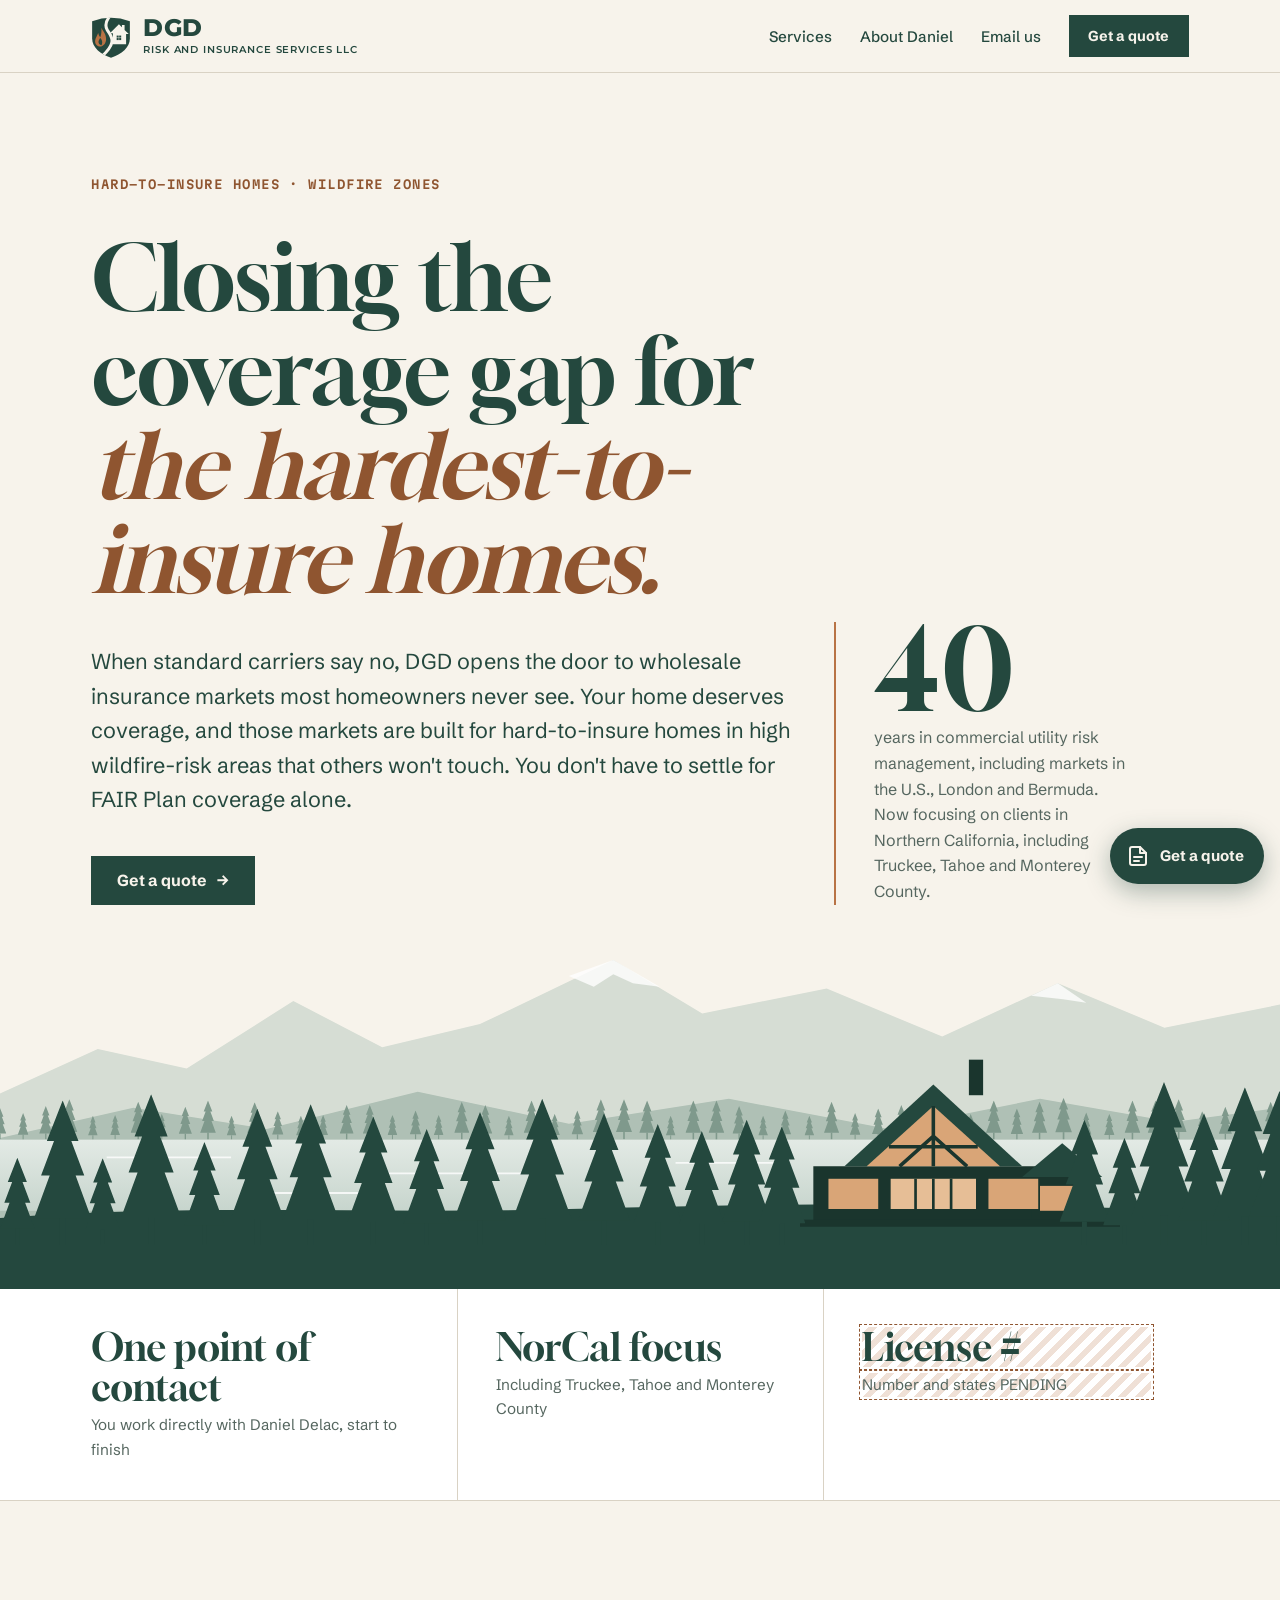
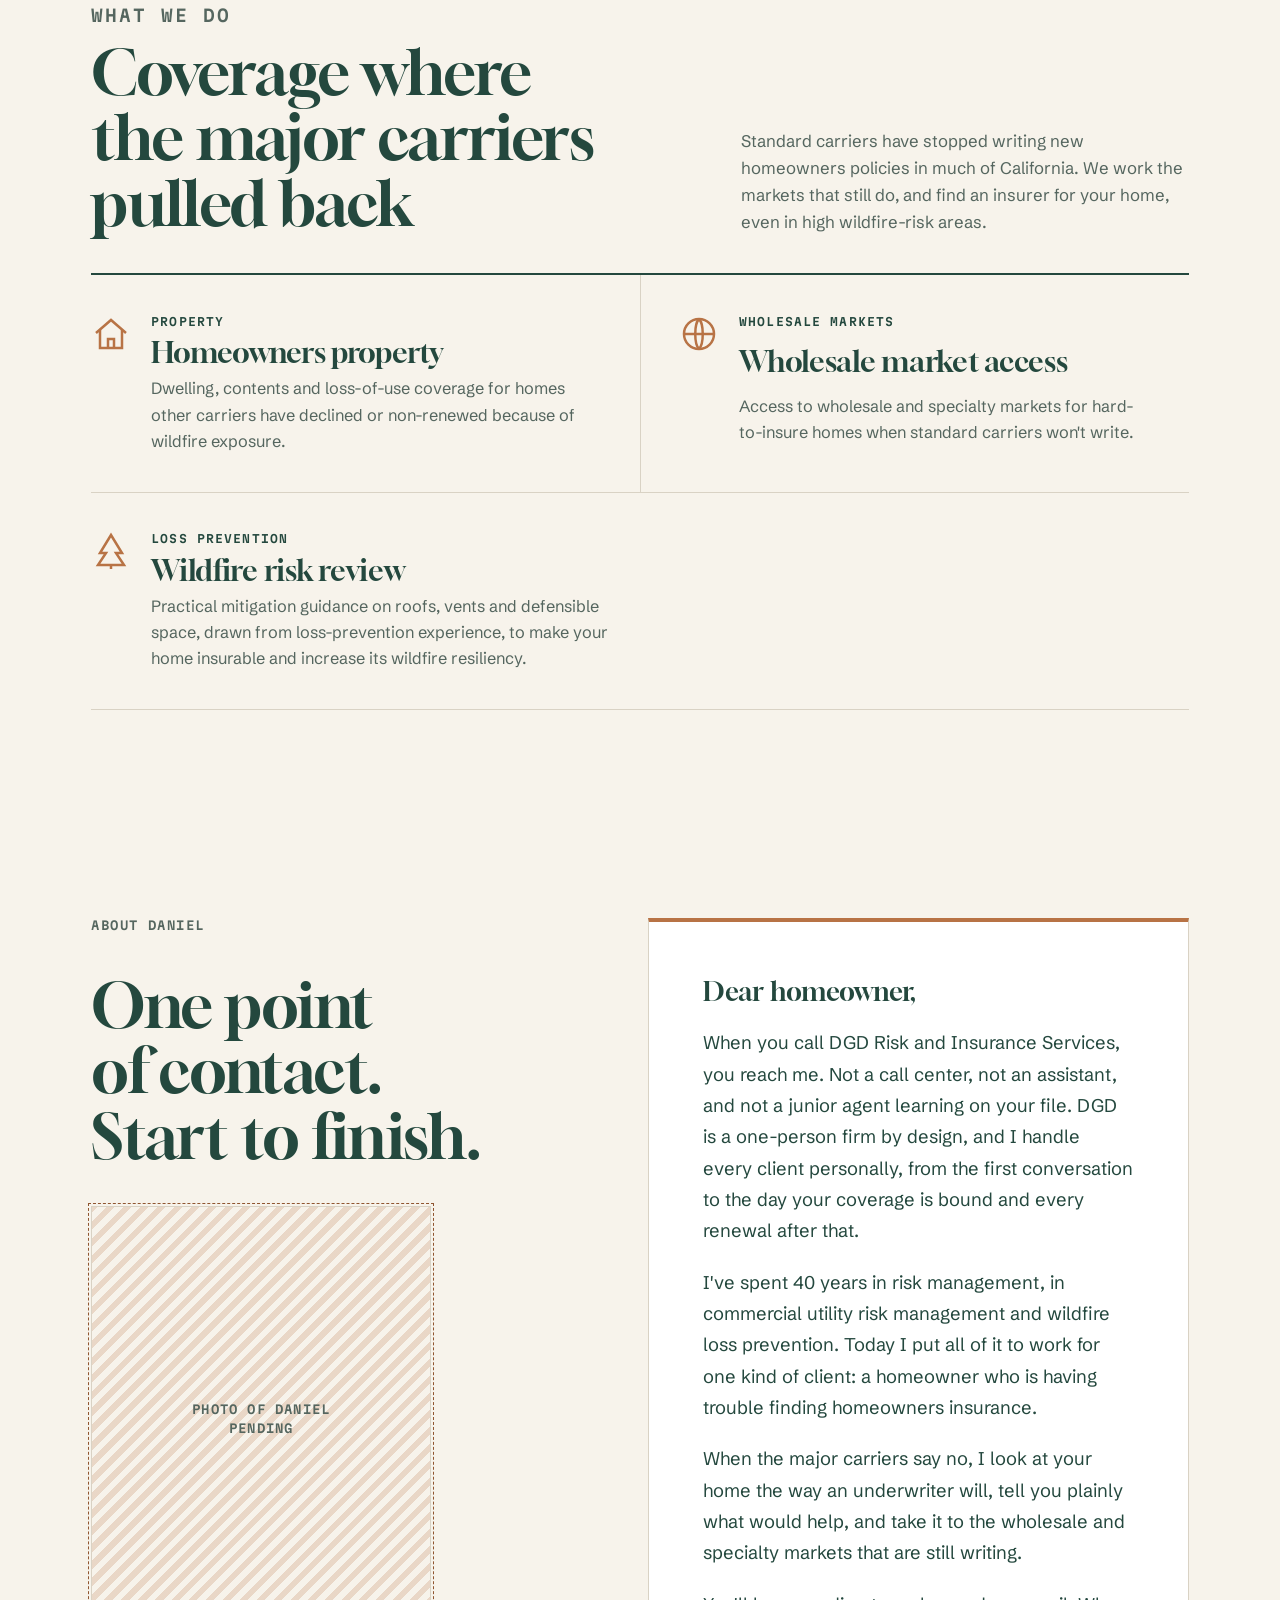
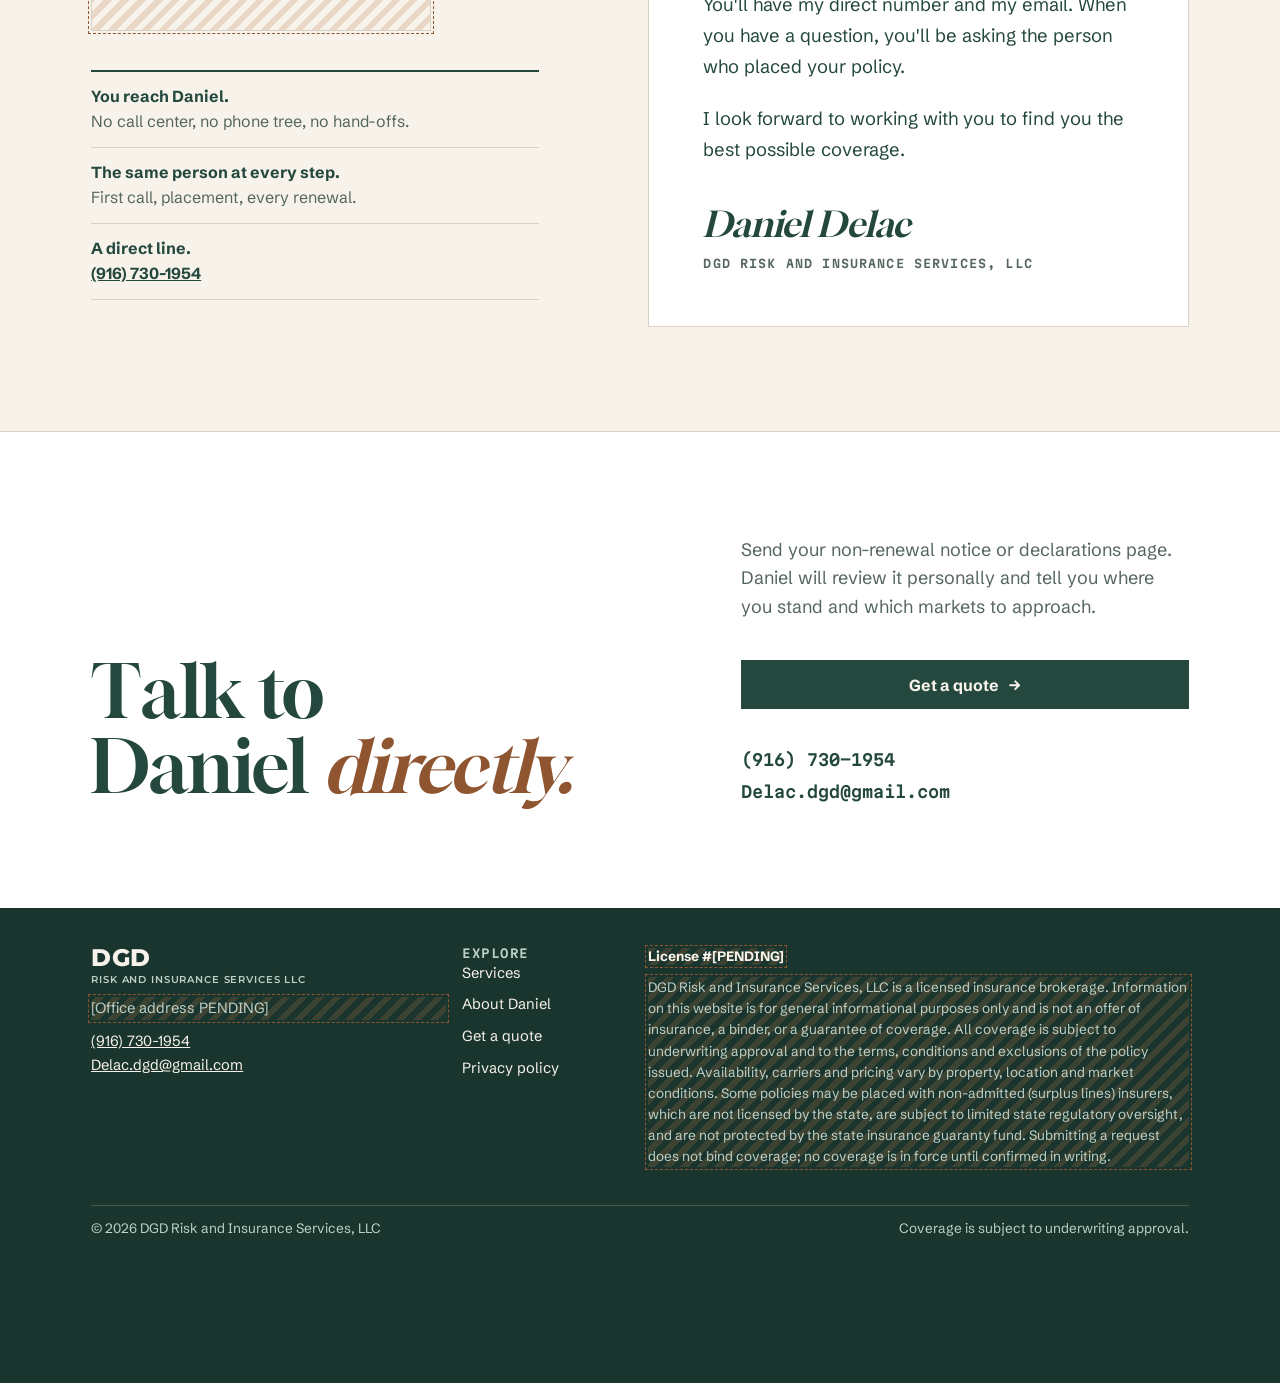
==== public/index.html @ 08021beb "Hero: add FAIR Plan line Co-Authored-By: Claude Opus 5.5 (1M context) <noreply@anthropic.com> Claude" ====
<!DOCTYPE html>
<html lang="en">
<head>
<meta charset="utf-8">
<meta name="viewport" content="width=device-width, initial-scale=1, viewport-fit=cover">
<title>DGD Risk and Insurance Services | Hard-to-Insure Homes in Wildfire Areas</title>
<meta name="description" content="Homeowners insurance for hard-to-insure homes in high wildfire-risk areas, including Truckee, Tahoe and Monterey County. Wholesale and specialty market access.">
<meta property="og:title" content="DGD Risk and Insurance Services | Hard-to-Insure Homes in Wildfire Areas">
<meta property="og:description" content="Homeowners insurance for hard-to-insure homes in high wildfire-risk areas, including Truckee, Tahoe and Monterey County. Wholesale and specialty market access.">
<meta name="theme-color" content="#24483E">
<link rel="icon" href="logo.svg" type="image/svg+xml">
<link rel="preconnect" href="https://fonts.googleapis.com">
<link rel="preconnect" href="https://fonts.gstatic.com" crossorigin>
<link rel="stylesheet" href="https://fonts.googleapis.com/css2?family=Gloock&family=Montserrat:wght@600;800&family=Schibsted+Grotesk:wght@400;500;700&family=Martian+Mono:wght@400;600&display=swap">
<link rel="stylesheet" href="styles.css">
</head>
<body>
<a class="skip-link" href="#main">Skip to content</a>

<!-- ============ HEADER ============ -->
<header class="site-header">
  <div class="wrap">
    <a class="logo" href="index.html" aria-label="DGD Risk and Insurance Services, home">
      <!-- LOGO: final "Home Shield" mark (logo.svg); full lockup in logo-full.svg -->
      <img src="logo.svg" alt="" width="40" height="45">
      <span class="logo-text">DGD<small>Risk and Insurance Services LLC</small></span>
    </a>
    <nav class="nav-desktop" aria-label="Primary">
      <ul>
        <li><a href="index.html#services">Services</a></li>
        <li><a href="index.html#about">About Daniel</a></li>
        <li><a href="mailto:Delac.dgd@gmail.com">Email us</a></li>
        <li><a class="btn btn-primary" href="quote.html">Get a quote</a></li>
      </ul>
    </nav>
    <details class="nav-mobile">
      <summary>Menu</summary>
      <nav aria-label="Primary mobile">
        <ul>
          <li><a href="index.html#services">Services</a></li>
          <li><a href="index.html#about">About Daniel</a></li>
          <li><a href="quote.html">Get a quote</a></li>
          <li><a href="mailto:Delac.dgd@gmail.com">Email us</a></li>
        </ul>
      </nav>
    </details>
  </div>
</header>

<main id="main">

  <!-- ============ HERO ============ -->
  <section class="hero" id="top" aria-labelledby="hero-title">
    <div class="wrap">
      <div class="hero-main">
        <p class="eyebrow">Hard-to-insure homes · Wildfire zones</p>
        <!-- HEADLINE: owner's choice -->
        <h1 id="hero-title">Closing the coverage gap for <em>the hardest-to-insure homes.</em></h1>
        <p class="hero-lede">When standard carriers say no, DGD opens the door to wholesale insurance markets most homeowners never see. Your home deserves coverage, and those markets are built for hard-to-insure homes in high wildfire-risk areas that others won't touch. You don't have to settle for FAIR Plan coverage alone.</p>
        <div class="hero-actions">
          <a class="btn btn-primary" href="quote.html">Get a quote <span class="arrow" aria-hidden="true">→</span></a>
        </div>
      </div>
      <aside class="hero-aside" aria-label="Experience">
        <span class="num">40</span>
        <p>years in commercial utility risk management, including markets in the U.S., London and Bermuda. Now focusing on clients in Northern California, including Truckee, Tahoe and Monterey County.</p>
      </aside>
    </div>
    <svg class="scene" viewBox="0 0 1440 520" preserveAspectRatio="xMaxYMax slice" aria-hidden="true" focusable="false">
  <defs>
    <symbol id="pine" viewBox="0 0 40 100"><path d="M20 0 31 28h-5l9 24h-6l11 30H0l11-30H5l9-24H9z"/><rect x="18" y="82" width="4" height="18"/></symbol>
    <radialGradient id="glow" cx="50%" cy="50%" r="50%"><stop offset="0" stop-color="#E9B65A" stop-opacity=".45"/><stop offset="1" stop-color="#E9B65A" stop-opacity="0"/></radialGradient>
    <linearGradient id="lake" x1="0" y1="0" x2="0" y2="1"><stop offset="0" stop-color="#E3EAE5"/><stop offset="1" stop-color="#C7D5CD"/></linearGradient>
  </defs>
  <!-- distant granite ridges -->
  <path d="M0 300 110 250 210 272 330 196 430 248 540 222 690 150 790 210 930 182 1060 236 1190 176 1310 226 1440 200V520H0z" fill="#D6DDD4"/>
  <path d="M640 168 690 150 742 180 712 176 690 166 668 180z M1160 190 1190 176 1222 198 1196 194z" fill="#FFFFFF" opacity=".8"/>
  <path d="M0 350 150 316 300 340 470 298 640 334 820 306 1000 340 1170 306 1320 332 1440 316V520H0z" fill="#AFC0B5"/>
  <g>
    <use href="#pine" x="-7" y="316" width="14" height="36" fill="#7F998C"/>
    <use href="#pine" x="20" y="322" width="12" height="30" fill="#7F998C"/>
    <use href="#pine" x="44" y="314" width="15" height="38" fill="#7F998C"/>
    <use href="#pine" x="69" y="306" width="18" height="46" fill="#7F998C"/>
    <use href="#pine" x="99" y="325" width="11" height="27" fill="#7F998C"/>
    <use href="#pine" x="124" y="324" width="11" height="28" fill="#7F998C"/>
    <use href="#pine" x="147" y="309" width="17" height="43" fill="#7F998C"/>
    <use href="#pine" x="176" y="323" width="12" height="29" fill="#7F998C"/>
    <use href="#pine" x="201" y="315" width="15" height="37" fill="#7F998C"/>
    <use href="#pine" x="225" y="308" width="18" height="44" fill="#7F998C"/>
    <use href="#pine" x="255" y="325" width="11" height="27" fill="#7F998C"/>
    <use href="#pine" x="278" y="310" width="17" height="42" fill="#7F998C"/>
    <use href="#pine" x="306" y="320" width="13" height="32" fill="#7F998C"/>
    <use href="#pine" x="333" y="325" width="11" height="27" fill="#7F998C"/>
    <use href="#pine" x="358" y="324" width="11" height="28" fill="#7F998C"/>
    <use href="#pine" x="382" y="313" width="16" height="39" fill="#7F998C"/>
    <use href="#pine" x="408" y="313" width="16" height="39" fill="#7F998C"/>
    <use href="#pine" x="436" y="324" width="11" height="28" fill="#7F998C"/>
    <use href="#pine" x="461" y="319" width="13" height="33" fill="#7F998C"/>
    <use href="#pine" x="488" y="324" width="11" height="28" fill="#7F998C"/>
    <use href="#pine" x="511" y="309" width="17" height="43" fill="#7F998C"/>
    <use href="#pine" x="538" y="313" width="16" height="39" fill="#7F998C"/>
    <use href="#pine" x="567" y="325" width="11" height="27" fill="#7F998C"/>
    <use href="#pine" x="589" y="308" width="18" height="44" fill="#7F998C"/>
    <use href="#pine" x="618" y="323" width="12" height="29" fill="#7F998C"/>
    <use href="#pine" x="643" y="319" width="13" height="33" fill="#7F998C"/>
    <use href="#pine" x="667" y="306" width="18" height="46" fill="#7F998C"/>
    <use href="#pine" x="693" y="306" width="18" height="46" fill="#7F998C"/>
    <use href="#pine" x="719" y="308" width="18" height="44" fill="#7F998C"/>
    <use href="#pine" x="749" y="325" width="11" height="27" fill="#7F998C"/>
    <use href="#pine" x="771" y="308" width="18" height="44" fill="#7F998C"/>
    <use href="#pine" x="797" y="308" width="18" height="44" fill="#7F998C"/>
    <use href="#pine" x="824" y="314" width="15" height="38" fill="#7F998C"/>
    <use href="#pine" x="853" y="325" width="11" height="27" fill="#7F998C"/>
    <use href="#pine" x="877" y="319" width="13" height="33" fill="#7F998C"/>
    <use href="#pine" x="905" y="325" width="11" height="27" fill="#7F998C"/>
    <use href="#pine" x="927" y="309" width="17" height="43" fill="#7F998C"/>
    <use href="#pine" x="956" y="322" width="12" height="30" fill="#7F998C"/>
    <use href="#pine" x="981" y="317" width="14" height="35" fill="#7F998C"/>
    <use href="#pine" x="1006" y="313" width="16" height="39" fill="#7F998C"/>
    <use href="#pine" x="1034" y="322" width="12" height="30" fill="#7F998C"/>
    <use href="#pine" x="1057" y="309" width="17" height="43" fill="#7F998C"/>
    <use href="#pine" x="1086" y="323" width="12" height="29" fill="#7F998C"/>
    <use href="#pine" x="1109" y="308" width="18" height="44" fill="#7F998C"/>
    <use href="#pine" x="1137" y="317" width="14" height="35" fill="#7F998C"/>
    <use href="#pine" x="1161" y="309" width="17" height="43" fill="#7F998C"/>
    <use href="#pine" x="1187" y="305" width="19" height="47" fill="#7F998C"/>
    <use href="#pine" x="1216" y="321" width="12" height="31" fill="#7F998C"/>
    <use href="#pine" x="1242" y="323" width="12" height="29" fill="#7F998C"/>
    <use href="#pine" x="1265" y="308" width="18" height="44" fill="#7F998C"/>
    <use href="#pine" x="1291" y="308" width="18" height="44" fill="#7F998C"/>
    <use href="#pine" x="1317" y="306" width="18" height="46" fill="#7F998C"/>
    <use href="#pine" x="1346" y="320" width="13" height="32" fill="#7F998C"/>
    <use href="#pine" x="1371" y="315" width="15" height="37" fill="#7F998C"/>
    <use href="#pine" x="1398" y="323" width="12" height="29" fill="#7F998C"/>
    <use href="#pine" x="1421" y="309" width="17" height="43" fill="#7F998C"/>
    <use href="#pine" x="1446" y="304" width="19" height="48" fill="#7F998C"/>
  </g>
  <!-- the lake -->
  <rect x="0" y="352" width="1440" height="80" fill="url(#lake)"/>
  <g stroke="#FFFFFF" stroke-width="2" opacity=".8"><path d="M120 372h140M420 390h200M760 378h120M1000 398h90M300 412h110"/></g>
  <!-- lodge reflection -->
  <rect x="955" y="410" width="190" height="18" fill="#B87345" opacity=".15"/>
  <!-- foreground shore -->
  <path d="M0 440C220 424 420 436 640 430S1100 420 1440 436V520H0z" fill="#24483E"/>
  <!-- the lodge -->
  
  <g>
    <path d="M915 444V382h270v62z" fill="#1A352D"/>
    <path d="M950 382 1050 290 1150 382z" fill="#24483E"/>
    <path d="M975 382 1050 314 1125 382z" fill="#D9A577"/>
    <path d="M1050 314V382M1012 382 1050 348 1088 382M1000 360h100" stroke="#1A352D" stroke-width="4" fill="none"/>
    <path d="M1150 394 1195 356 1240 394z" fill="#24483E"/>
    <path d="M1160 394h70v50h-70z" fill="#1A352D"/>
    <rect x="1170" y="404" width="50" height="28" fill="#D9A577"/>
    <rect x="932" y="396" width="56" height="34" fill="#D9A577"/>
    <rect x="1002" y="396" width="96" height="34" fill="#E6BE96"/>
    <rect x="1112" y="396" width="56" height="34" fill="#D9A577"/>
    <path d="M1030 396v34M1050 396v34M1070 396v34" stroke="#1A352D" stroke-width="3"/>
    <rect x="900" y="442" width="360" height="8" fill="#1A352D"/>
    <rect x="1090" y="262" width="16" height="40" fill="#1A352D"/>
  </g>
  <g>
    <use href="#pine" x="0" y="372" width="39" height="98" fill="#24483E"/>
    <use href="#pine" x="38" y="308" width="65" height="162" fill="#24483E"/>
    <use href="#pine" x="96" y="373" width="39" height="97" fill="#24483E"/>
    <use href="#pine" x="136" y="301" width="68" height="169" fill="#24483E"/>
    <use href="#pine" x="207" y="354" width="46" height="116" fill="#24483E"/>
    <use href="#pine" x="259" y="317" width="61" height="153" fill="#24483E"/>
    <use href="#pine" x="318" y="312" width="63" height="158" fill="#24483E"/>
    <use href="#pine" x="391" y="326" width="58" height="144" fill="#24483E"/>
    <use href="#pine" x="454" y="340" width="52" height="130" fill="#24483E"/>
    <use href="#pine" x="510" y="321" width="60" height="149" fill="#24483E"/>
    <use href="#pine" x="577" y="306" width="66" height="164" fill="#24483E"/>
    <use href="#pine" x="650" y="322" width="59" height="148" fill="#24483E"/>
    <use href="#pine" x="713" y="334" width="54" height="136" fill="#24483E"/>
    <use href="#pine" x="764" y="342" width="51" height="128" fill="#24483E"/>
    <use href="#pine" x="812" y="329" width="56" height="141" fill="#24483E"/>
    <use href="#pine" x="853" y="337" width="53" height="133" fill="#24483E"/>
    <use href="#pine" x="1192" y="329" width="56" height="141" fill="#24483E"/>
    <use href="#pine" x="1241" y="350" width="48" height="120" fill="#24483E"/>
    <use href="#pine" x="1273" y="287" width="73" height="183" fill="#24483E"/>
    <use href="#pine" x="1325" y="322" width="59" height="148" fill="#24483E"/>
    <use href="#pine" x="1365" y="293" width="71" height="177" fill="#24483E"/>
    <use href="#pine" x="1405" y="297" width="69" height="173" fill="#24483E"/>
  </g>
</svg>
  </section>

  <!-- ============ CREDIBILITY STRIP ============ -->
  <section class="trust" aria-label="Credentials">
    <div class="wrap">
      <ul>
        <li><strong>One point of contact</strong><span>You work directly with Daniel Delac, start to finish</span></li>
        <li><strong>NorCal focus</strong><span>Including Truckee, Tahoe and Monterey County</span></li>
        <li><strong class="ph">License #</strong><span class="ph">Number and states PENDING</span></li>
      </ul>
    </div>
  </section>

  <!-- ============ SERVICES ============ -->
  <section class="section" id="services" aria-labelledby="services-title">
    <div class="wrap">
      <div class="section-head">
        <p class="eyebrow">What we do</p>
        <h2 id="services-title">Coverage where the major carriers pulled back</h2>
        <p>Standard carriers have stopped writing new homeowners policies in much of California. We work the markets that still do, and find an insurer for your home, even in high wildfire-risk areas.</p>
      </div>
      <div class="services">
        <article class="service">
          <svg viewBox="0 0 40 40" fill="none" stroke="currentColor" stroke-width="2.5" aria-hidden="true"><path d="M5 19 20 6l15 13"/><path d="M9 16v18h22V16"/><path d="M17 34v-9h6v9"/></svg>
          <p class="tag">Property</p>
          <h3>Homeowners property</h3>
          <p>Dwelling, contents and loss-of-use coverage for homes other carriers have declined or non-renewed because of wildfire exposure.</p>
        </article>
        <article class="service">
          <svg viewBox="0 0 40 40" fill="none" stroke="currentColor" stroke-width="2.5" aria-hidden="true"><circle cx="20" cy="20" r="15"/><path d="M5 20h30"/><path d="M20 5c-5 5-5 25 0 30M20 5c5 5 5 25 0 30"/></svg>
          <p class="tag">Wholesale markets</p>
          <h3>Wholesale market access</h3>
          <p>Access to wholesale and specialty markets for hard-to-insure homes when standard carriers won't write.</p>
        </article>
        <article class="service">
          <svg viewBox="0 0 40 40" fill="none" stroke="currentColor" stroke-width="2.5" aria-hidden="true"><path d="M20 4 31 22h-6l8 12H7l8-12H9z"/><path d="M20 34v4"/></svg>
          <p class="tag">Loss prevention</p>
          <h3>Wildfire risk review</h3>
          <p>Practical mitigation guidance on roofs, vents and defensible space, drawn from loss-prevention experience, to make your home insurable and increase its wildfire resiliency.</p>
        </article>
      </div>
    </div>
  </section>

  <!-- ============ ABOUT: letter from Daniel ============ -->
  <section class="section about" id="about" aria-labelledby="about-title">
    <div class="wrap about-grid">
      <div class="about-side">
        <p class="eyebrow">About Daniel</p>
        <h2 id="about-title">One point of contact. Start to finish.</h2>
        <!-- PHOTO: replace with <img src="daniel.jpg" alt="Daniel Delac" width="480" height="600"> -->
        <div class="portrait ph" role="img" aria-label="Photo of Daniel Delac (pending)"><span>Photo of Daniel<br>PENDING</span></div>
        <ul class="promise">
          <li><strong>You reach Daniel.</strong> No call center, no phone tree, no hand-offs.</li>
          <li><strong>The same person at every step.</strong> First call, placement, every renewal.</li>
          <li><strong>A direct line.</strong> <a href="tel:+19167301954">(916) 730-1954</a></li>
        </ul>
      </div>
      <article class="letter">
        <p class="salute">Dear homeowner,</p>
        <p>When you call DGD Risk and Insurance Services, you reach me. Not a call center, not an assistant, and not a junior agent learning on your file. DGD is a one-person firm by design, and I handle every client personally, from the first conversation to the day your coverage is bound and every renewal after that.</p>
        <p>I've spent 40 years in risk management, in commercial utility risk management and wildfire loss prevention. Today I put all of it to work for one kind of client: a homeowner who is having trouble finding homeowners insurance.</p>
        <p>When the major carriers say no, I look at your home the way an underwriter will, tell you plainly what would help, and take it to the wholesale and specialty markets that are still writing.</p>
        <p>You'll have my direct number and my email. When you have a question, you'll be asking the person who placed your policy.</p>
        <p>I look forward to working with you to find you the best possible coverage.</p>
        <p class="sign">Daniel Delac</p>
        <p class="sign-title">DGD Risk and Insurance Services, LLC</p>
      </article>
    </div>
  </section>

  <!-- ============ FINAL CTA ============ -->
  <section class="final" id="contact" aria-labelledby="final-title">
    <div class="wrap">
      <h2 id="final-title">Talk to Daniel <em>directly.</em></h2>
      <div class="final-body">
        <p>Send your non-renewal notice or declarations page. Daniel will review it personally and tell you where you stand and which markets to approach.</p>
        <a class="btn btn-primary" href="quote.html">Get a quote <span class="arrow" aria-hidden="true">→</span></a>
        <div class="contact-lines">
          <a href="tel:+19167301954">(916) 730-1954</a>
          <a href="mailto:Delac.dgd@gmail.com">Delac.dgd@gmail.com</a>
        </div>
      </div>
    </div>
  </section>
</main>

<!-- Floating quote button (hidden on the quote page) -->
<a class="fab" href="quote.html" aria-label="Get a quote">
  <svg viewBox="0 0 24 24" fill="none" stroke="currentColor" stroke-width="2" stroke-linecap="round" stroke-linejoin="round" aria-hidden="true"><path d="M14 3H6a2 2 0 0 0-2 2v14a2 2 0 0 0 2 2h12a2 2 0 0 0 2-2V9z"/><path d="M14 3v6h6M8 13h8M8 17h5"/></svg>
  <span>Get a quote</span>
</a>

<!-- ============ FOOTER ============ -->
<footer class="site-footer">
  <div class="wrap">
    <div class="footer-brand">
      <span class="logo-text">DGD<small>Risk and Insurance Services LLC</small></span>
      <p class="ph">[Office address PENDING]</p>
      <p><a href="tel:+19167301954">(916) 730-1954</a><br><a href="mailto:Delac.dgd@gmail.com">Delac.dgd@gmail.com</a></p>
    </div>
    <nav class="footer-nav" aria-label="Footer">
      <p class="eyebrow">Explore</p>
      <ul>
        <li><a href="index.html#services">Services</a></li>
        <li><a href="index.html#about">About Daniel</a></li>
        <li><a href="quote.html">Get a quote</a></li>
        <li><a href="privacy.html">Privacy policy</a></li>
      </ul>
    </nav>
    <!-- DISCLAIMER: TEMPLATE TEXT, PENDING compliance and legal review -->
    <div class="footer-legal">
      <p><strong class="ph">License #[PENDING]</strong></p>
      <p class="ph">DGD Risk and Insurance Services, LLC is a licensed insurance brokerage. Information on this website is for general informational purposes only and is not an offer of insurance, a binder, or a guarantee of coverage. All coverage is subject to underwriting approval and to the terms, conditions and exclusions of the policy issued. Availability, carriers and pricing vary by property, location and market conditions. Some policies may be placed with non-admitted (surplus lines) insurers, which are not licensed by the state, are subject to limited state regulatory oversight, and are not protected by the state insurance guaranty fund. Submitting a request does not bind coverage; no coverage is in force until confirmed in writing.</p>
    </div>
    <div class="footer-base">
      <span>© 2026 DGD Risk and Insurance Services, LLC</span>
      <span>Coverage is subject to underwriting approval.</span>
    </div>
  </div>
</footer>
</body>
</html>
---- public/styles.css ----
/* =====================================================================
   DGD Risk and Insurance Services, LLC
   Palette (owner-specified): forest green for logo and main text, warm
   ivory backgrounds, muted copper for small accents.
   Copper #B87345 is only 3.4:1 on ivory, so it is used for lines, icons
   and rules; copper TEXT uses the deeper --copper-text (5.4:1).
   Every text/background pair is checked to WCAG AA (4.5:1 or better).
   ===================================================================== */
:root{
  /* ---- Color tokens ---- */
  --forest:#24483E;        /* logo, main text, primary buttons (9.2:1 on ivory) */
  --forest-deep:#1A352D;   /* footer, button hover                   */
  --ivory:#F7F3EB;         /* page background                        */
  --white:#FFFFFF;         /* raised surfaces                        */
  --copper:#B87345;        /* accents: rules, icons, stars           */
  --copper-text:#8F5530;   /* copper for text (5.4:1 on ivory)       */
  --copper-light:#E0B48F;  /* copper accent on forest (5.4:1)        */
  --ink:#24483E;           /* body text = forest                     */
  --muted:#55665F;         /* secondary text (5.5:1 on ivory)        */
  --rule:#D9D2C4;          /* hairlines                              */
  --on-dark:#F7F3EB;       /* text on forest                         */
  --on-dark-muted:#BFD0C8; /* secondary text on forest (6.3:1)       */

  /* ---- Type tokens ---- */
  --font-display:"Gloock",Georgia,"Times New Roman",serif;
  --font-body:"Schibsted Grotesk","Helvetica Neue",Helvetica,Arial,sans-serif;
  --font-data:"Martian Mono",ui-monospace,Menlo,Consolas,monospace;

  /* ---- Spacing: named after defensible-space zones ---- */
  --zone-0:clamp(.5rem,.4rem + .4vw,.75rem);
  --zone-1:clamp(1.5rem,1.1rem + 1.6vw,2.5rem);
  --zone-2:clamp(4rem,2.5rem + 5vw,7.5rem);

  /* ---- Motion ---- */
  --ease:cubic-bezier(.2,.8,.2,1);
  --t:200ms;
  color-scheme:light;
}

/* ---------- Base ---------- */
*,*::before,*::after{box-sizing:border-box}
html{scroll-behavior:smooth}
body{margin:0;background:var(--ivory);color:var(--ink);font:400 1.125rem/1.6 var(--font-body);-webkit-font-smoothing:antialiased}
img,svg{max-width:100%;display:block}
h1,h2,h3{font-family:var(--font-display);font-weight:400;line-height:1.05;letter-spacing:-.01em;margin:0;text-wrap:balance}
p{margin:0}
a{color:inherit}
/* Focus: ink ring on light areas, amber ring on dark areas */
:focus-visible{outline:3px solid var(--ink);outline-offset:3px}
.dark :focus-visible,.site-footer :focus-visible{outline-color:var(--on-dark)}
.wrap{max-width:1200px;margin-inline:auto;padding-inline:max(16px,4vw)}
.eyebrow{font:600 .75rem/1.3 var(--font-data);letter-spacing:.12em;text-transform:uppercase;color:var(--muted)}
.skip-link{position:absolute;left:16px;top:-100px;z-index:100;background:var(--white);color:var(--ink);padding:12px 16px;font-weight:700}
.skip-link:focus{top:12px}
/* PENDING marker: striped highlight on anything still to be supplied. Remove the class once filled. */
.ph{background:repeating-linear-gradient(-45deg,transparent 0 6px,rgba(184,115,69,.22) 6px 12px);outline:1px dashed var(--copper-text);outline-offset:2px}

/* ---------- Buttons & links ---------- */
.btn{display:inline-flex;align-items:center;justify-content:center;gap:.6rem;min-height:48px;padding:.9rem 1.5rem;font:700 1rem/1 var(--font-body);text-decoration:none;border:2px solid transparent;cursor:pointer;transition:background-color var(--t) var(--ease),color var(--t),border-color var(--t)}
.btn .arrow{transition:transform var(--t) var(--ease)}
.btn:hover .arrow,.btn:focus-visible .arrow{transform:translateX(5px)}
.btn-primary{background:var(--forest);color:var(--ivory)}
.btn-primary:hover{background:var(--forest-deep)}
.btn-outline{border-color:currentColor;background:transparent}

.link-line{text-decoration:none;font-weight:700;padding-bottom:3px;
  background:linear-gradient(currentColor 0 0) no-repeat left bottom/100% 1px,linear-gradient(var(--copper) 0 0) no-repeat left bottom/0% 3px;
  transition:background-size 300ms var(--ease)}
.link-line:hover,.link-line:focus-visible{background-size:100% 1px,100% 3px}

/* ---------- Header ---------- */
.site-header{background:var(--ivory);color:var(--forest);position:sticky;top:env(safe-area-inset-top,0px);z-index:50;border-bottom:1px solid var(--rule)}
.site-header .wrap{display:flex;align-items:center;justify-content:space-between;gap:16px;min-height:72px}
.logo{display:flex;align-items:center;gap:12px;text-decoration:none}
.logo img{width:40px;height:45px;flex:none}
.logo-text{font:800 1.5rem/1 "Montserrat",var(--font-body);letter-spacing:.02em}
.logo-text small{display:block;font:600 .6rem/1.3 "Montserrat",var(--font-body);letter-spacing:.09em;text-transform:uppercase;color:var(--forest);margin-top:4px}
.nav-desktop ul{display:flex;align-items:center;gap:28px;list-style:none;margin:0;padding:0}
.nav-desktop a:not(.btn){text-decoration:none;font-size:.95rem;font-weight:500;padding-block:6px;background:linear-gradient(var(--copper) 0 0) no-repeat left bottom/0% 2px;transition:background-size var(--t) var(--ease)}
.nav-desktop a:not(.btn):hover,.nav-desktop a:not(.btn):focus-visible,.nav-desktop a[aria-current="page"]{background-size:100% 2px}
.nav-desktop .btn{min-height:42px;padding:.7rem 1.1rem;font-size:.9rem}
.nav-mobile{display:none;position:relative}
.nav-mobile summary{list-style:none;cursor:pointer;min-height:44px;display:flex;align-items:center;gap:8px;padding:0 14px;border:2px solid var(--forest);font:600 .8rem var(--font-data);letter-spacing:.1em;text-transform:uppercase}
.nav-mobile summary::-webkit-details-marker{display:none}
.nav-mobile summary::after{content:"+";font-size:1.1rem;transition:transform var(--t) var(--ease)}
.nav-mobile[open] summary::after{transform:rotate(45deg)}
.nav-mobile ul{position:absolute;right:0;top:calc(100% + 8px);width:min(80vw,280px);list-style:none;margin:0;padding:8px 0;background:var(--white);border:1px solid var(--rule);box-shadow:0 8px 24px rgba(36,72,62,.15)}
.nav-mobile li a{display:block;padding:14px 20px;text-decoration:none;font-weight:500}
.nav-mobile li a:hover{background:var(--ivory)}

/* ---------- Hero: Northern California ridges ---------- */
.hero{background:var(--ivory);color:var(--forest);position:relative;overflow:hidden}
.hero .wrap{display:grid;grid-template-columns:repeat(12,minmax(0,1fr));gap:var(--zone-1) 16px;padding-block:var(--zone-2) var(--zone-1);position:relative;z-index:1}
.hero-main{grid-column:1/9;display:grid;gap:var(--zone-1);align-content:start}
.hero .eyebrow{color:var(--copper-text)}
.hero h1{font-size:clamp(2.8rem,1.6rem + 5vw,6rem)}
.hero h1 em{font-style:italic;color:var(--copper-text)}
.hero-lede{font-size:clamp(1.15rem,1rem + .5vw,1.35rem);max-width:54ch}
.hero-actions{display:flex;flex-wrap:wrap;align-items:center;gap:16px 28px}
.hero-aside{grid-column:9/13;align-self:end;border-left:2px solid var(--copper);padding-left:var(--zone-1);display:grid;gap:8px}
.hero-aside .num{font:400 clamp(4.5rem,3rem + 5vw,8rem)/.85 var(--font-display);color:var(--forest)}
.hero-aside p{color:var(--muted);font-size:1rem;max-width:26ch}
.scene{width:100%;height:clamp(200px,30vw,440px);margin-top:calc(-1 * var(--zone-1))}
/* Optional: replace the illustration with a licensed photo by adding .hero--photo and a background-image */
.hero--photo .scene{display:none}

/* ---------- Credibility strip ---------- */
.trust{background:var(--white);border-bottom:1px solid var(--rule)}
.trust ul{list-style:none;margin:0;padding:0;display:grid;grid-template-columns:repeat(3,minmax(0,1fr))}
.trust li{padding:var(--zone-1) var(--zone-1) var(--zone-1) 0;display:grid;gap:6px;align-content:start;min-width:0}
.trust li + li{padding-left:var(--zone-1);border-left:1px solid var(--rule)}
.trust strong{font:400 clamp(1.7rem,1.3rem + 1.4vw,2.4rem)/1.05 var(--font-display);color:var(--forest)}
.trust span{font-size:.95rem;color:var(--muted)}

/* ---------- Section heading ---------- */
.section{padding-block:var(--zone-2)}
.section-head{display:grid;grid-template-columns:repeat(12,minmax(0,1fr));gap:12px 16px;align-items:end;margin-bottom:var(--zone-1)}
.section-head .eyebrow{grid-column:1/-1}
.section-head h2{grid-column:1/8;font-size:clamp(2.2rem,1.5rem + 3vw,4rem);color:var(--forest)}
.section-head p{grid-column:8/13;color:var(--muted);font-size:1.05rem}

/* ---------- Services ---------- */
.services{display:grid;grid-template-columns:repeat(2,minmax(0,1fr));border-top:2px solid var(--forest)}
.service{padding:var(--zone-1) var(--zone-1) var(--zone-1) 0;border-bottom:1px solid var(--rule);display:grid;grid-template-columns:auto minmax(0,1fr);gap:8px 20px;position:relative}
.service:nth-child(even){padding-left:var(--zone-1);border-left:1px solid var(--rule)}
.service svg{width:40px;height:40px;grid-row:1/4;color:var(--copper)}
.service h3{font-size:1.8rem;color:var(--forest)}
.service p{color:var(--muted);font-size:1.02rem;max-width:46ch}
.service .tag{font:600 .7rem/1.4 var(--font-data);letter-spacing:.1em;text-transform:uppercase;color:var(--ink)}
.service::after{content:"";position:absolute;left:0;bottom:-1px;height:3px;width:0;background:var(--copper);transition:width 300ms var(--ease)}
.service:nth-child(even)::after{left:var(--zone-1)}
.service:hover::after{width:calc(100% - var(--zone-1))}

/* ---------- About: letter from Daniel ---------- */
.about-grid{display:grid;grid-template-columns:repeat(12,minmax(0,1fr));gap:var(--zone-1) 16px;align-items:start}
.about-side{grid-column:1/6;display:grid;gap:var(--zone-1)}
.about-side h2{font-size:clamp(2.2rem,1.5rem + 3vw,4rem);color:var(--forest)}
.portrait{aspect-ratio:4/5;max-width:340px;width:100%;display:grid;place-items:center;text-align:center;font:600 .75rem/1.6 var(--font-data);letter-spacing:.1em;text-transform:uppercase;color:var(--muted);border:1px solid var(--rule)}
.promise{list-style:none;margin:0;padding:0;display:grid;border-top:2px solid var(--forest)}
.promise li{padding:12px 0;border-bottom:1px solid var(--rule);font-size:1rem;color:var(--muted)}
.promise strong{color:var(--forest);display:block}
.promise a{color:var(--forest);font-weight:700}
.letter{grid-column:7/13;background:var(--white);border:1px solid var(--rule);border-top:4px solid var(--copper);padding:clamp(1.5rem,1rem + 3vw,3.5rem);display:grid;gap:1.1em;font-size:1.15rem;line-height:1.7;min-width:0}
.letter .salute{font:400 1.6rem/1.2 var(--font-display);color:var(--forest)}
.letter .sign{font:italic 400 2.2rem/1 var(--font-display);color:var(--forest);margin-top:.6em}
.letter .sign-title{font:600 .72rem/1.4 var(--font-data);letter-spacing:.1em;text-transform:uppercase;color:var(--muted);margin-top:-.6em}

/* ---------- How it works ---------- */
.how{background:var(--forest);color:var(--on-dark)}
.how .section-head h2{color:var(--on-dark)}
.how .section-head p,.how .eyebrow{color:var(--on-dark-muted)}
.steps{list-style:none;margin:0;padding:0;display:grid;grid-template-columns:repeat(3,minmax(0,1fr));gap:var(--zone-1);counter-reset:step}
.steps li{counter-increment:step;display:grid;gap:12px;align-content:start;border-top:2px solid var(--on-dark-muted);padding-top:var(--zone-1)}
.steps li::before{content:counter(step);font:400 4.5rem/.8 var(--font-display);color:var(--copper-light)}
.steps h3{font-size:1.7rem}
.steps p{color:var(--on-dark-muted);font-size:1.02rem}

/* ---------- Testimonials ---------- */
.reviews{display:grid;grid-template-columns:repeat(3,minmax(0,1fr));gap:var(--zone-1)}
.review{margin:0;display:grid;gap:16px;align-content:start;border-top:2px solid var(--ink);padding-top:var(--zone-1)}
.stars{display:flex;gap:3px;color:var(--copper)}
.stars svg{width:20px;height:20px}
.review blockquote{margin:0;font-size:1.1rem;line-height:1.55}
.review figcaption{font:600 .78rem/1.5 var(--font-data);letter-spacing:.06em;text-transform:uppercase;color:var(--muted)}
.review-note{margin-top:var(--zone-1);font-size:.9rem;color:var(--muted)}

/* ---------- Final CTA ---------- */
.final{background:var(--white);border-top:1px solid var(--rule)}
.final .wrap{display:grid;grid-template-columns:repeat(12,minmax(0,1fr));gap:var(--zone-1) 16px;padding-block:var(--zone-2);align-items:end}
.final h2{grid-column:1/8;font-size:clamp(2.4rem,1.6rem + 3.6vw,4.6rem);color:var(--forest)}
.final h2 em{color:var(--copper-text)}
.final-body{grid-column:8/13;display:grid;gap:var(--zone-1)}
.final-body p{color:var(--muted)}
.contact-lines{display:grid;gap:6px;font:600 1rem/1.6 var(--font-data)}
.contact-lines a{text-decoration:none}
.contact-lines a:hover{text-decoration:underline;text-underline-offset:4px}

/* ---------- Floating quote button ---------- */
.fab{position:fixed;right:max(16px,env(safe-area-inset-right,0px) + 16px);bottom:calc(env(safe-area-inset-bottom,0px) + 16px);z-index:60;
  display:flex;align-items:center;gap:10px;min-height:56px;padding:0 20px 0 16px;border-radius:999px;background:var(--forest);color:var(--ivory);
  text-decoration:none;font:700 .95rem/1 var(--font-body);box-shadow:0 8px 24px rgba(36,72,62,.35);transition:transform var(--t) var(--ease),background-color var(--t)}
.fab svg{width:24px;height:24px}
.fab:hover{background:var(--forest-deep);transform:translateY(-2px)}
.fab:focus-visible{outline:3px solid var(--ink);outline-offset:3px}

/* ---------- Quote form page ---------- */
.page-head{background:var(--forest);color:var(--on-dark)}
.page-head .wrap{padding-block:var(--zone-2) var(--zone-1);display:grid;gap:var(--zone-0)}
.page-head h1{font-size:clamp(2.6rem,1.6rem + 4vw,5rem)}
.page-head p{color:var(--on-dark-muted);max-width:60ch}
.form-layout{display:grid;grid-template-columns:repeat(12,minmax(0,1fr));gap:var(--zone-1) 16px}
.quote-form{grid-column:1/9;display:grid;gap:var(--zone-1)}
.form-aside{grid-column:9/13;display:grid;gap:var(--zone-1);align-content:start}
fieldset{border:0;margin:0;padding:0;display:grid;grid-template-columns:repeat(2,minmax(0,1fr));gap:20px 24px}
legend{font:400 1.8rem/1.1 var(--font-display);color:var(--forest);margin-bottom:12px;padding:0}
.f{display:grid;gap:6px;min-width:0;align-content:start}
.f.full{grid-column:1/-1}
.f label{font-weight:700;font-size:.95rem}
.f .hint{font-size:.85rem;color:var(--muted)}
.f input,.f select,.f textarea{font:400 1.05rem/1.4 var(--font-body);color:var(--ink);background:var(--white);border:1.5px solid #6B7A72;border-radius:0;padding:12px 14px;min-height:48px;width:100%}
.f textarea{min-height:120px;resize:vertical}
.f input:focus,.f select:focus,.f textarea:focus{outline:3px solid var(--copper);outline-offset:0;border-color:var(--ink)}
.f input:user-invalid,.f select:user-invalid{border-color:#B3261E}
.req{color:var(--copper-text)}
.use{display:grid;gap:8px}
legend.sub{font:700 .95rem/1.4 var(--font-body);color:var(--forest);margin:0 0 4px}
.checks{display:flex;flex-wrap:wrap;gap:12px 28px}
.req-note{font-size:.95rem}
.check{display:grid;grid-template-columns:auto 1fr;gap:12px;align-items:start;font-size:.95rem}
.check input{width:22px;height:22px;margin-top:2px;accent-color:var(--forest)}
.form-status{padding:16px;border-left:4px solid var(--forest);background:var(--white);font-size:1rem}
.form-status.error{border-left-color:#B3261E}
.aside-block{border-top:2px solid var(--ink);padding-top:var(--zone-0);display:grid;gap:8px}
.aside-block h2{font-size:1.5rem;color:var(--forest)}
.aside-block p,.aside-block li{font-size:1rem;color:var(--muted)}
.aside-block ul{margin:0;padding-left:1.1em;display:grid;gap:4px}

/* ---------- Footer ---------- */
.site-footer{background:var(--forest-deep);color:var(--on-dark-muted);font-size:.92rem}
.site-footer .wrap{display:grid;grid-template-columns:repeat(12,minmax(0,1fr));gap:var(--zone-1) 16px;padding-block:var(--zone-1) calc(var(--zone-2) + 40px)}
.footer-brand{grid-column:1/5;display:grid;gap:10px;align-content:start}
.footer-brand .logo-text{color:var(--on-dark)}
.footer-brand a{color:var(--on-dark)}
.footer-nav{grid-column:5/7}
.footer-nav ul{list-style:none;margin:0;padding:0;display:grid;gap:8px}
.footer-nav a{color:var(--on-dark);text-decoration:none}
.footer-nav a:hover{text-decoration:underline;text-underline-offset:4px}
.footer-legal{grid-column:7/13;display:grid;gap:10px;align-content:start;font-size:.85rem;line-height:1.55}
.footer-legal strong{color:var(--on-dark)}
.footer-base{grid-column:1/-1;border-top:1px solid rgba(247,243,235,.18);padding-top:var(--zone-0);display:flex;flex-wrap:wrap;justify-content:space-between;gap:8px;font-size:.85rem}
.site-footer .eyebrow{color:var(--on-dark-muted)}

/* ---------- Responsive ---------- */
@media (max-width:960px){
  .nav-desktop{display:none}
  .nav-mobile{display:block}
  .about-side,.letter,.hero-main,.hero-aside,.section-head h2,.section-head p,.final h2,.final-body,.quote-form,.form-aside{grid-column:1/-1}
  .hero-aside{align-self:start}
  .reviews{grid-template-columns:minmax(0,1fr)}
  .footer-brand,.footer-nav,.footer-legal{grid-column:1/-1}
}
@media (max-width:680px){
  .services,.steps,fieldset{grid-template-columns:minmax(0,1fr)}
  .service,.service:nth-child(even){padding-left:0;border-left:0}
  .service:nth-child(even)::after{left:0}
  .service:hover::after{width:100%}
  .trust ul{grid-template-columns:minmax(0,1fr)}
  .trust li,.trust li + li{padding-left:0;border-left:0;padding-block:var(--zone-0)}
  .trust li + li{border-top:1px solid var(--rule)}
  .logo-text small{font-size:.55rem;letter-spacing:.04em}
  .fab span{display:none}
  .fab{padding:0;width:56px;justify-content:center}
}
@media (prefers-reduced-motion:reduce){
  html{scroll-behavior:auto}
  *,*::before,*::after{transition:none!important;animation:none!important}
}
.site-footer .logo-text small{color:var(--on-dark-muted)}

/* ---- Legal pages ---- */
.legal{max-width:72ch}
.legal h2{font-size:clamp(1.35rem,1.1rem + .8vw,1.7rem);margin:2.2em 0 .5em}
.legal h3{font-family:var(--font-body);font-weight:700;font-size:1.05rem;margin:1.4em 0 .4em}
.legal p{margin:0 0 1em}
.legal p,.legal li{line-height:1.65}
.legal ul{padding-left:1.2em;margin:.6em 0 1em}
.legal li+li{margin-top:.35em}
.service:last-child:nth-child(odd){grid-column:1/-1;padding-left:0;border-left:0}
.service:last-child:nth-child(odd)::after{left:0}
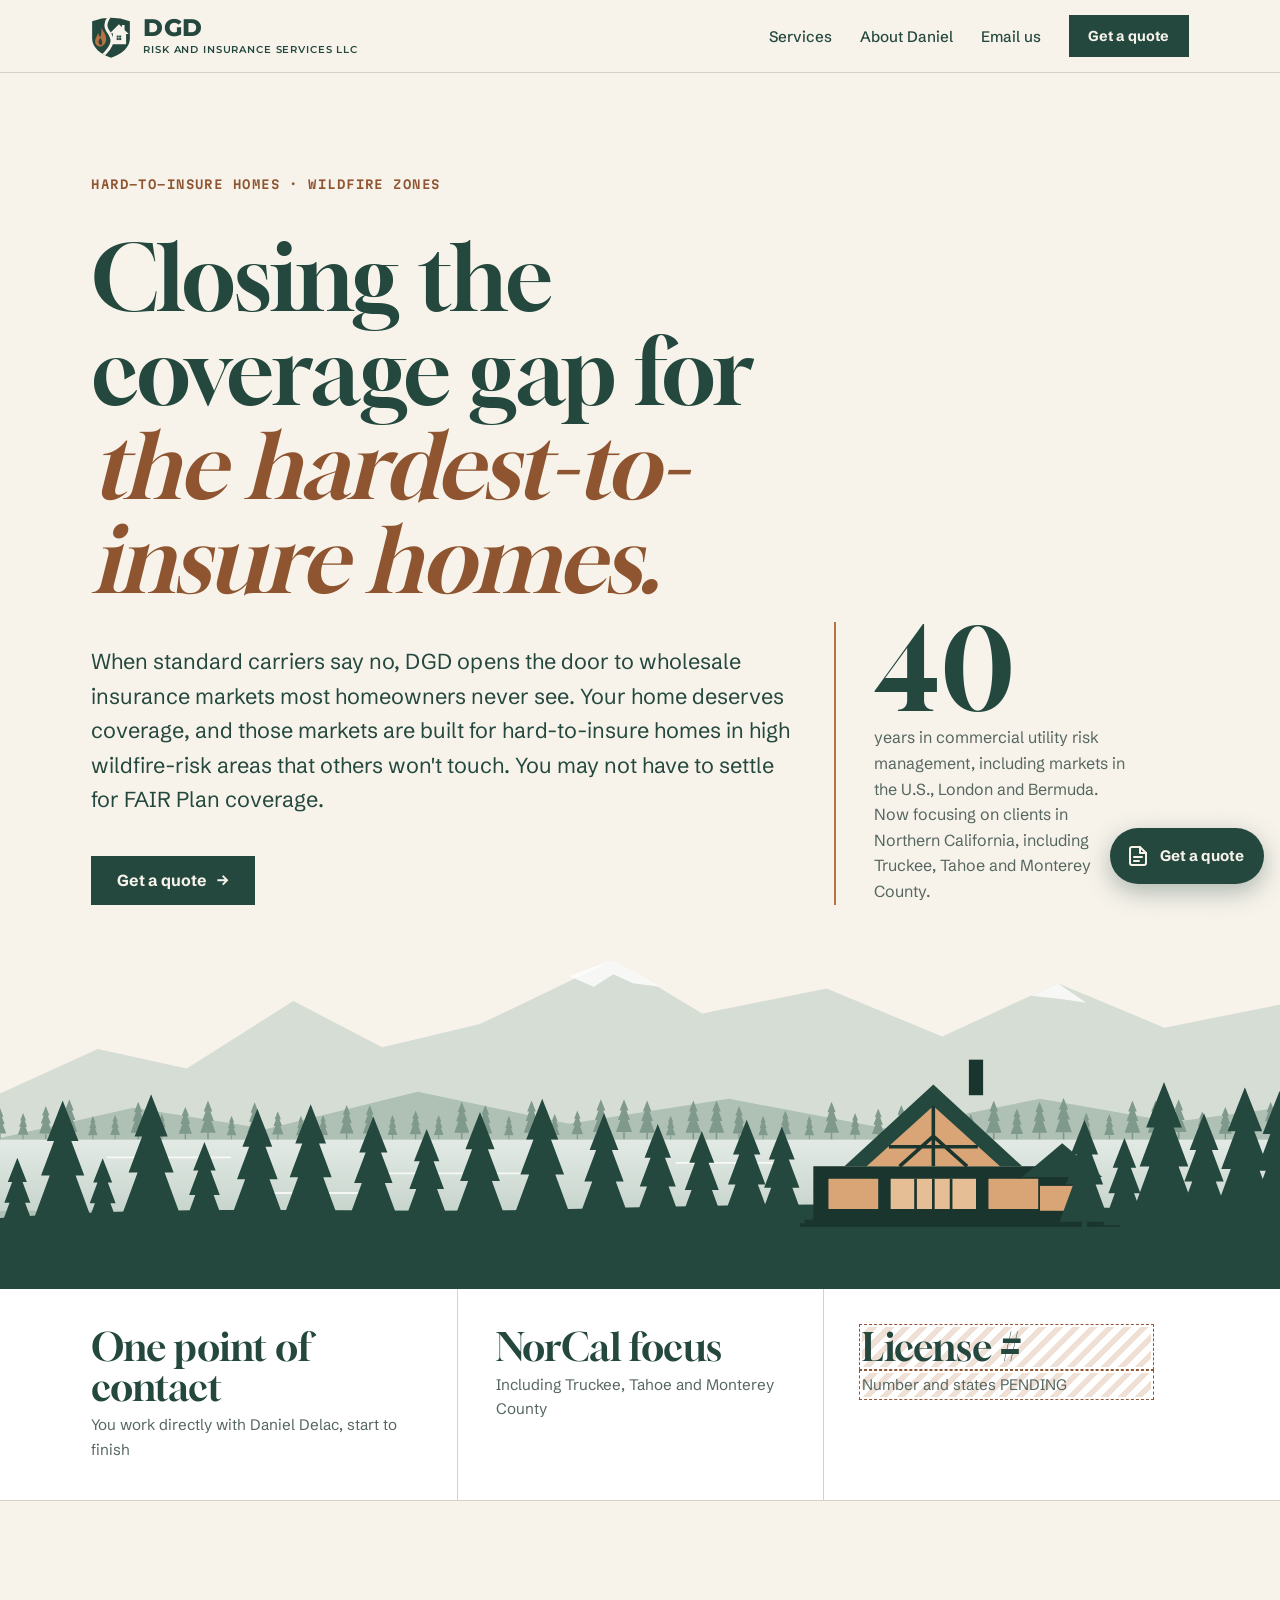
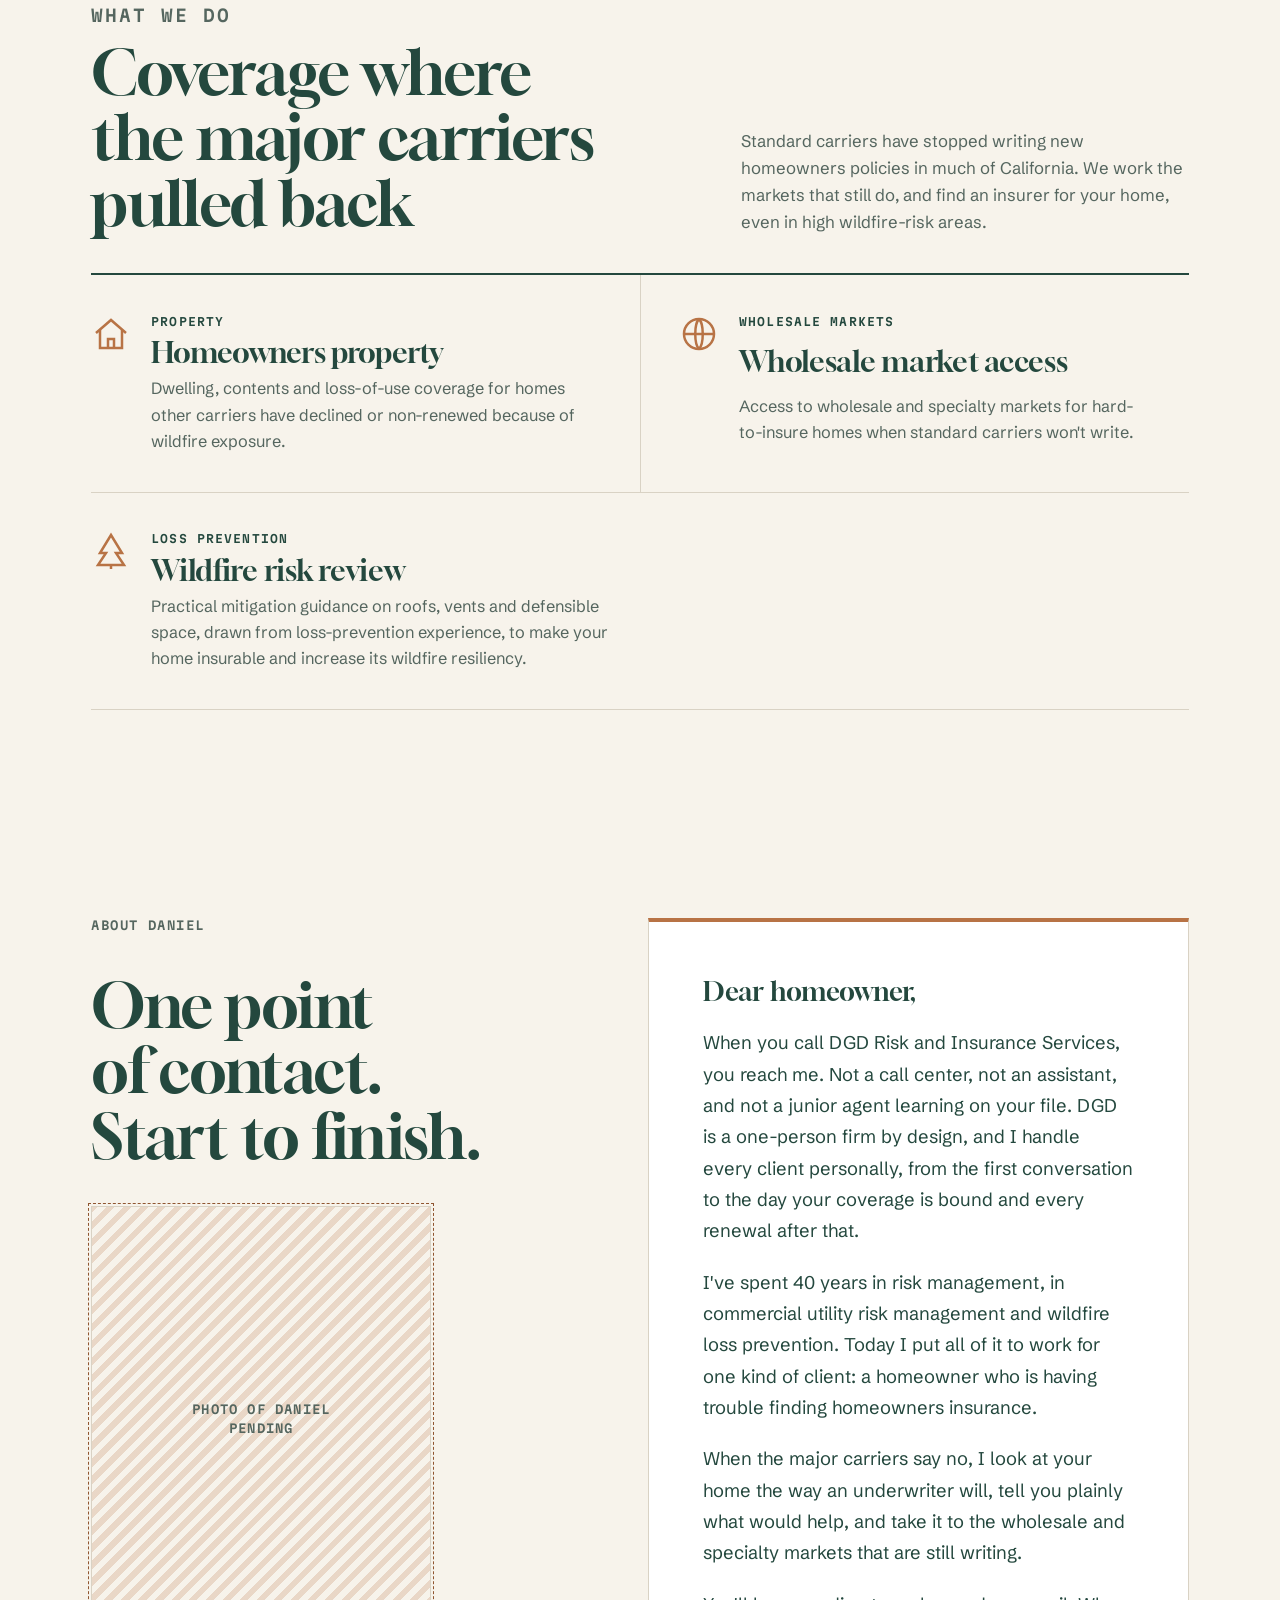
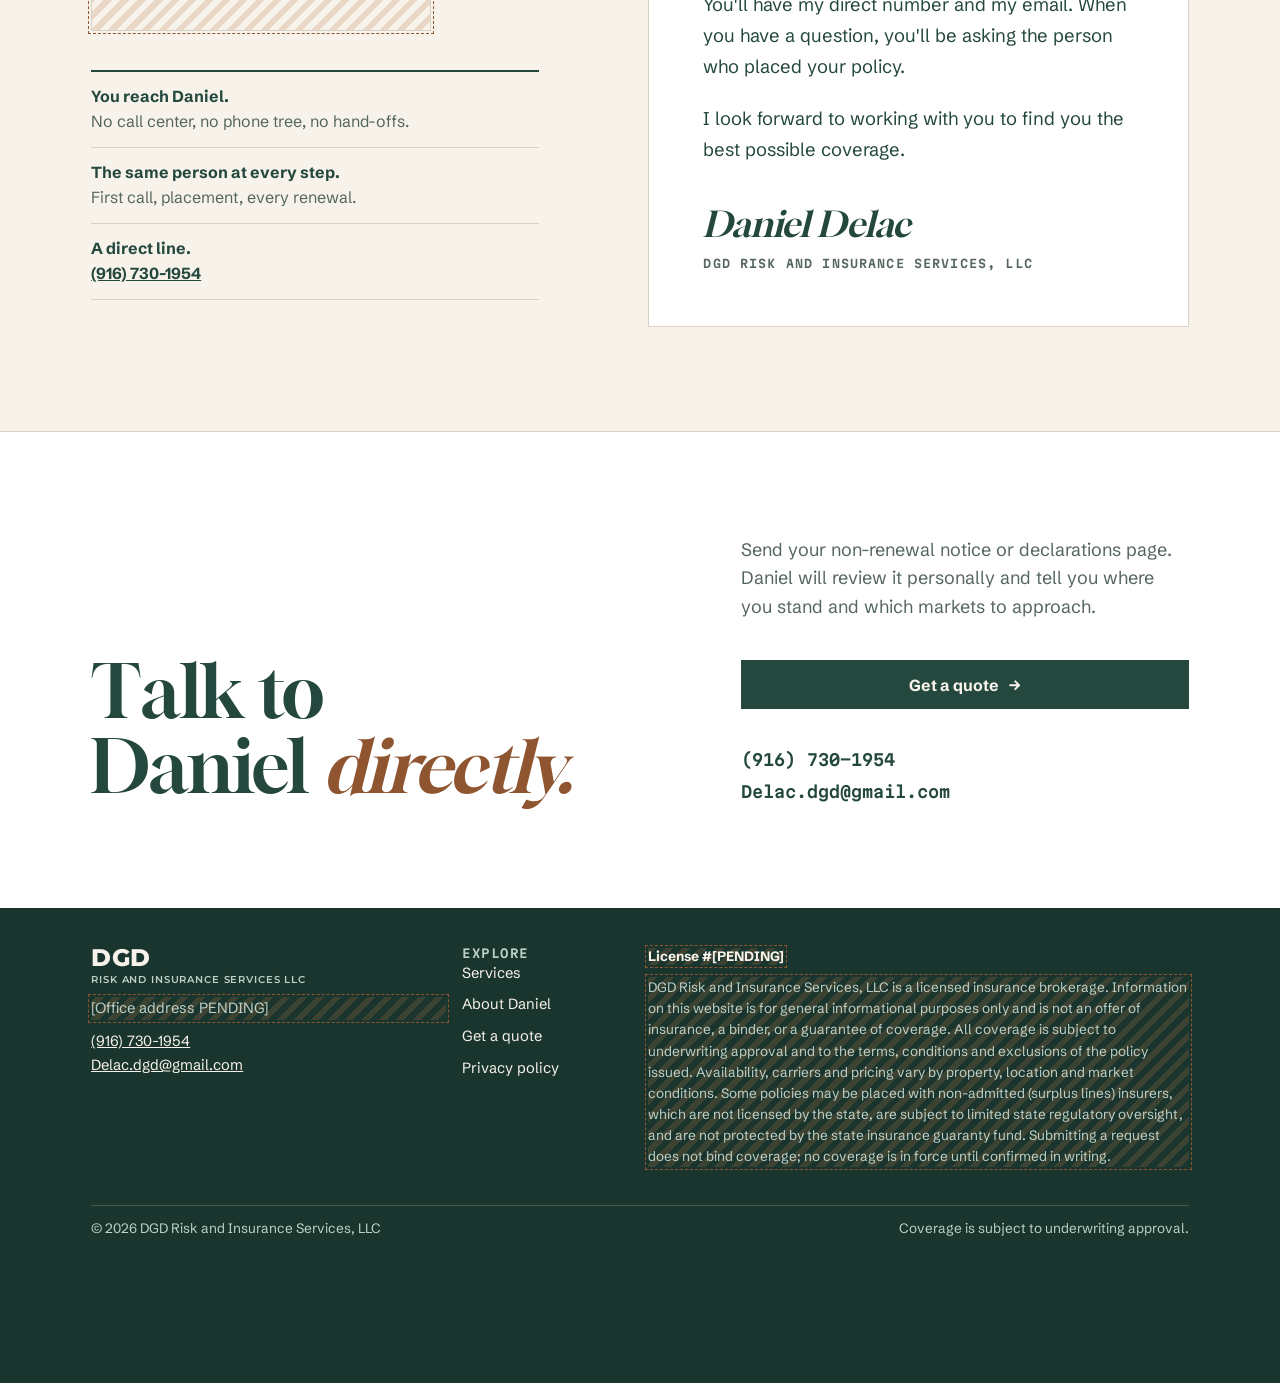
==== commit 836abfcc: "Hero: soften FAIR Plan line Co-Authored-By: Claude Opus 5.5 (1M context) <noreply@anthropic.com> Cla" ====
--- a/public/index.html
+++ b/public/index.html
@@ -56,7 +56,7 @@
         <p class="eyebrow">Hard-to-insure homes · Wildfire zones</p>
         <!-- HEADLINE: owner's choice -->
         <h1 id="hero-title">Closing the coverage gap for <em>the hardest-to-insure homes.</em></h1>
-        <p class="hero-lede">When standard carriers say no, DGD opens the door to wholesale insurance markets most homeowners never see. Your home deserves coverage, and those markets are built for hard-to-insure homes in high wildfire-risk areas that others won't touch. You don't have to settle for FAIR Plan coverage alone.</p>
+        <p class="hero-lede">When standard carriers say no, DGD opens the door to wholesale insurance markets most homeowners never see. Your home deserves coverage, and those markets are built for hard-to-insure homes in high wildfire-risk areas that others won't touch. You may not have to settle for FAIR Plan coverage.</p>
         <div class="hero-actions">
           <a class="btn btn-primary" href="quote.html">Get a quote <span class="arrow" aria-hidden="true">→</span></a>
         </div>
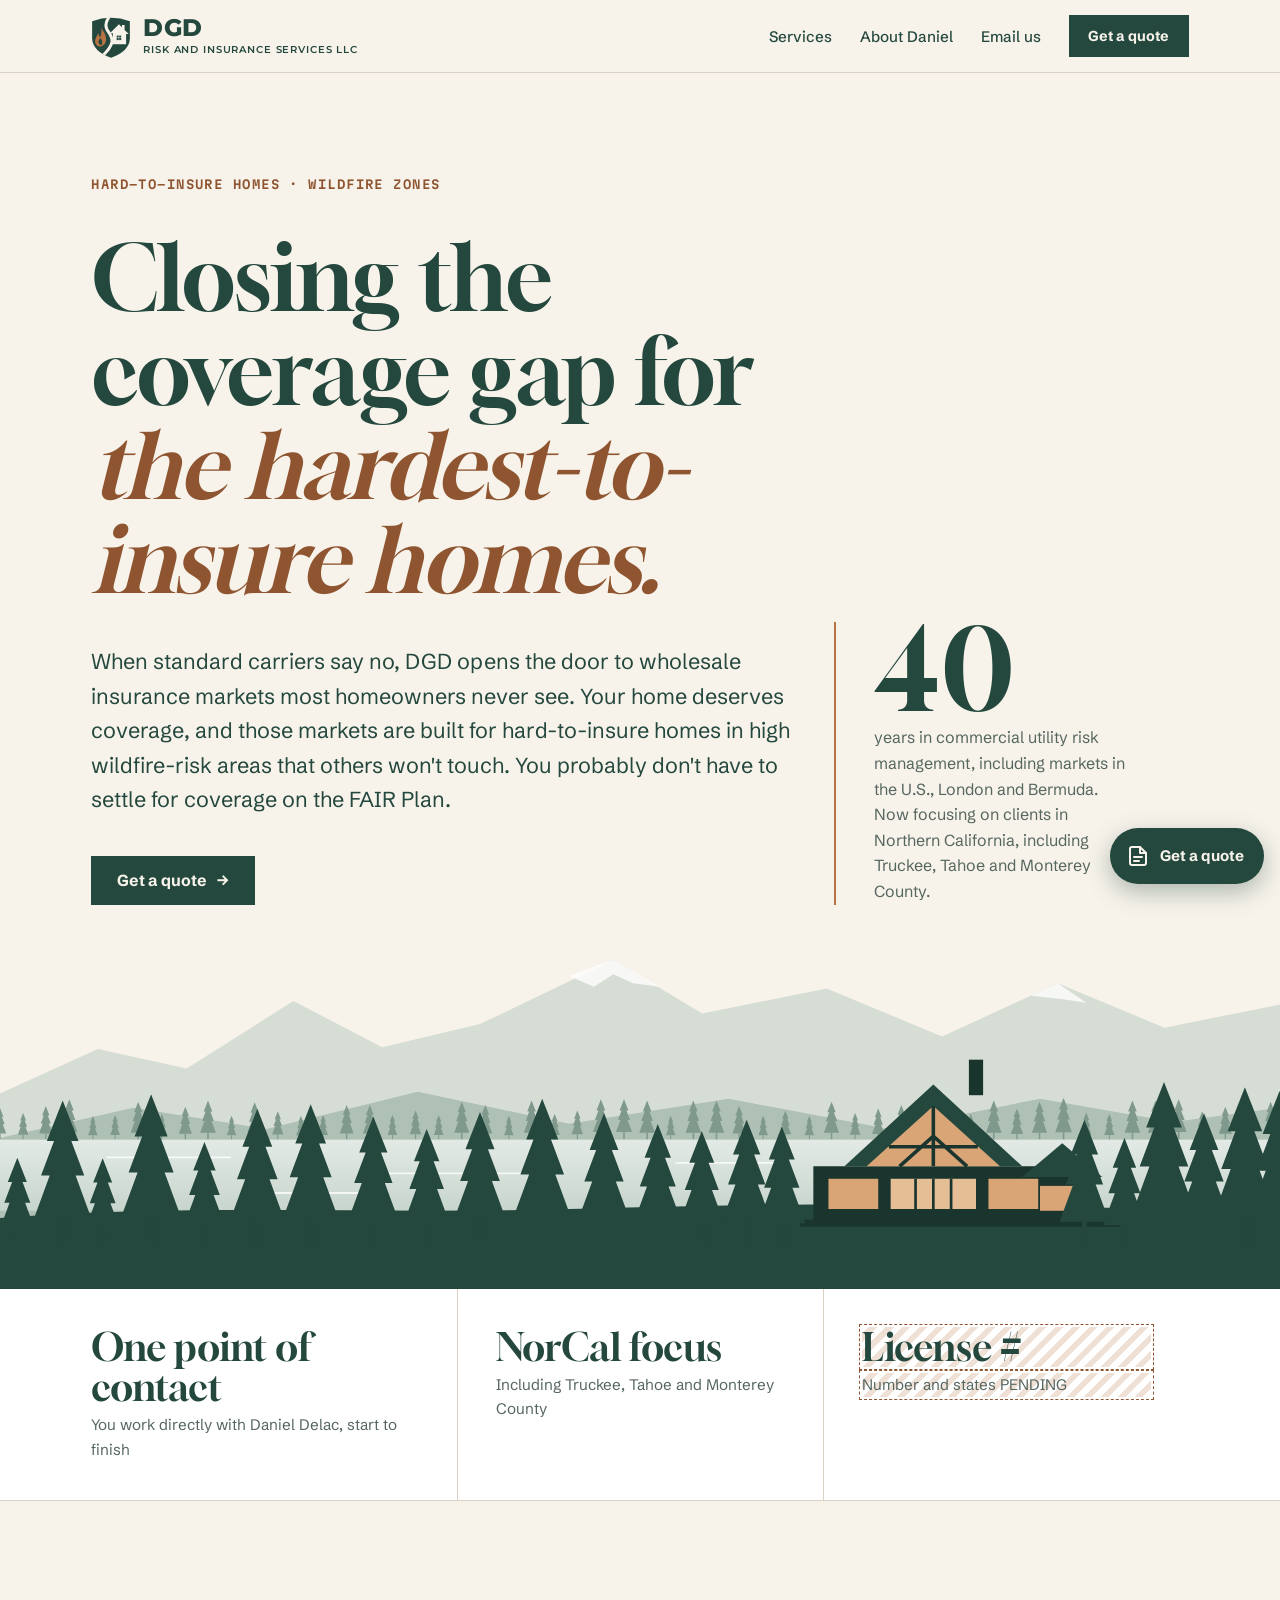
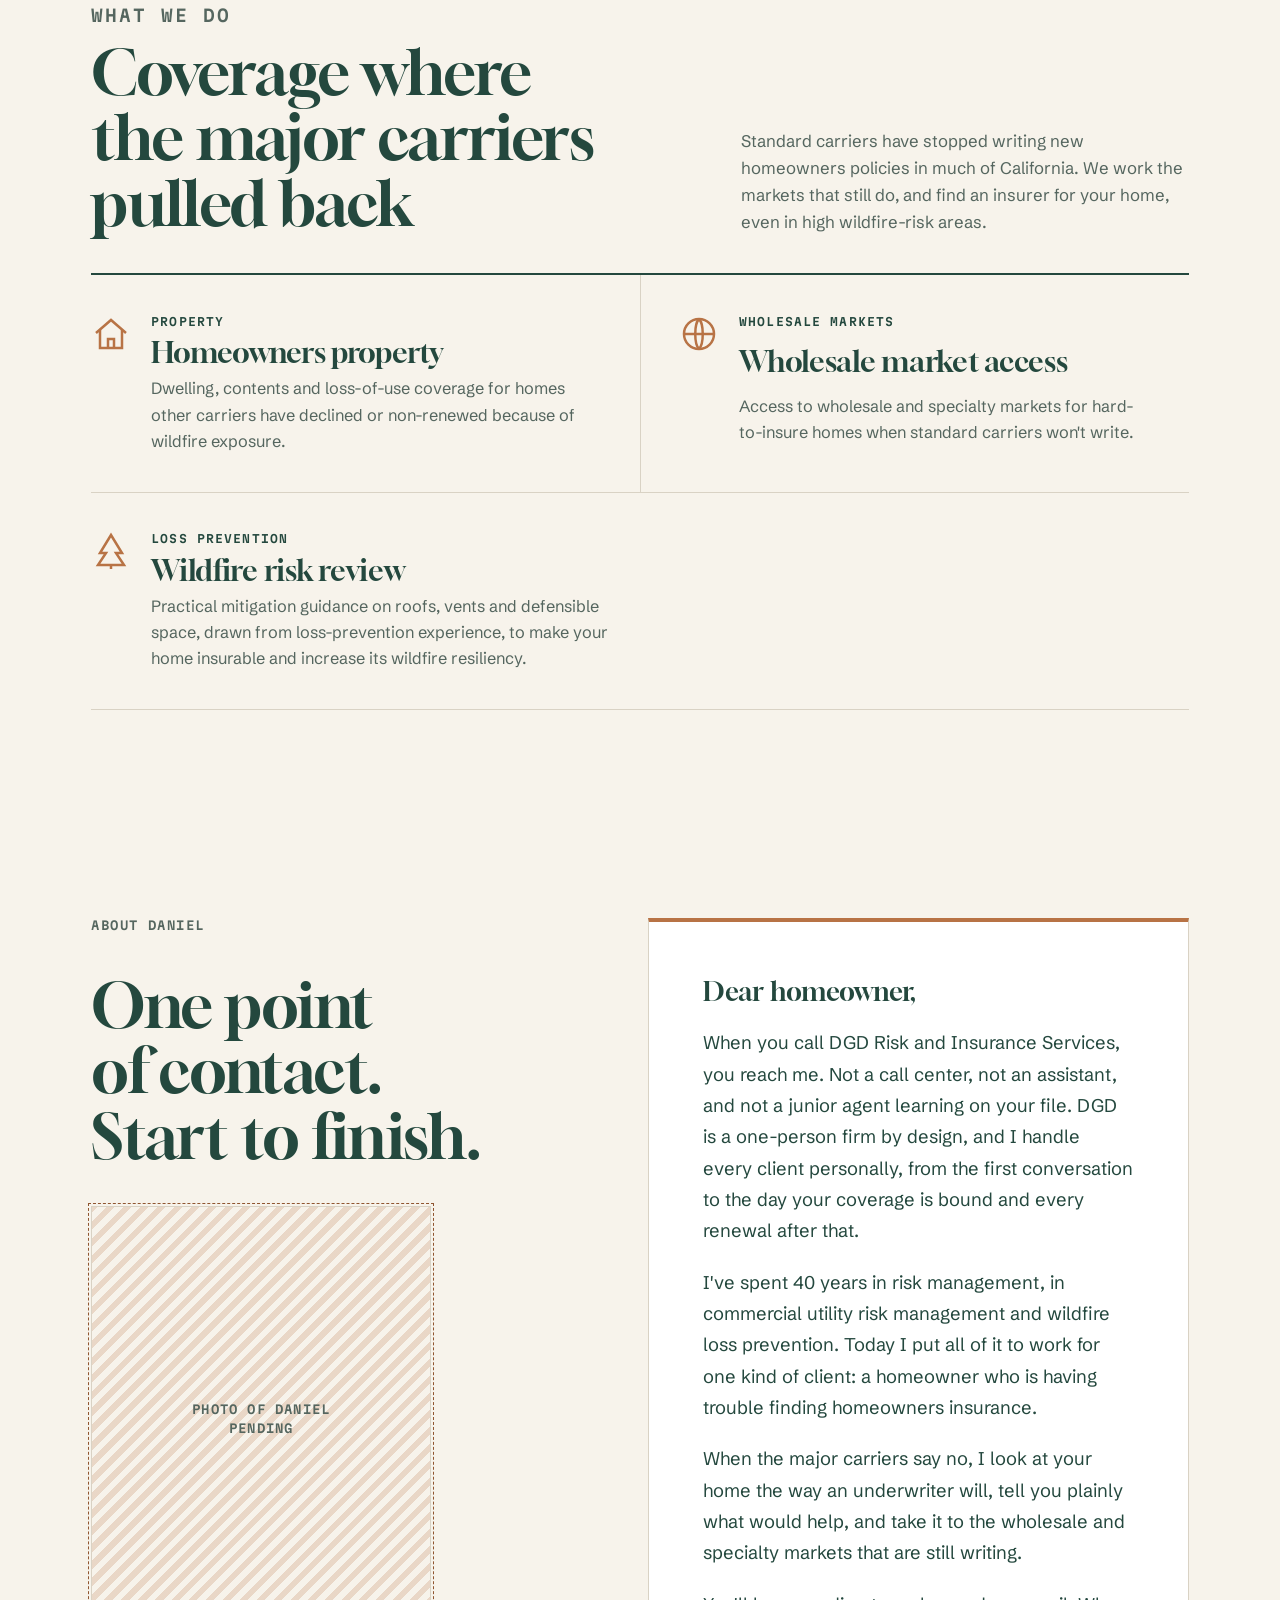
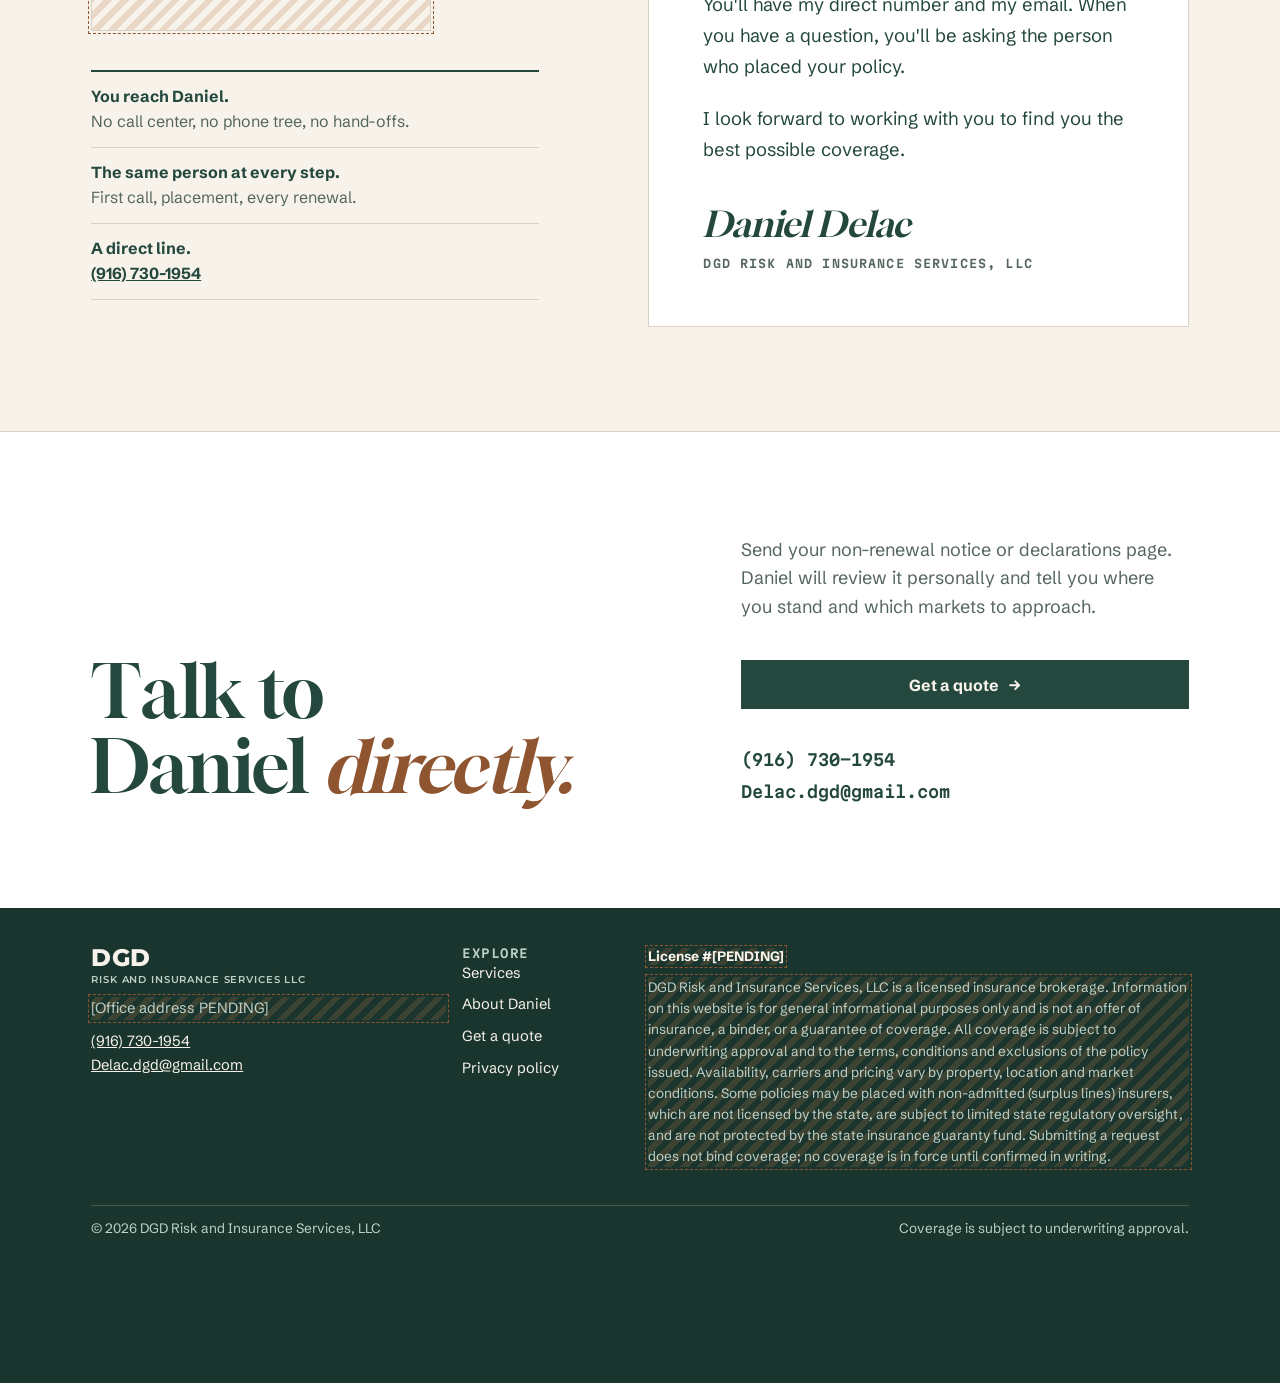
==== commit 147d9861: "Hero: FAIR Plan line in owner's wording Co-Authored-By: Claude Opus 5.5 (1M context) <noreply@anthro" ====
--- a/public/index.html
+++ b/public/index.html
@@ -56,7 +56,7 @@
         <p class="eyebrow">Hard-to-insure homes · Wildfire zones</p>
         <!-- HEADLINE: owner's choice -->
         <h1 id="hero-title">Closing the coverage gap for <em>the hardest-to-insure homes.</em></h1>
-        <p class="hero-lede">When standard carriers say no, DGD opens the door to wholesale insurance markets most homeowners never see. Your home deserves coverage, and those markets are built for hard-to-insure homes in high wildfire-risk areas that others won't touch. You may not have to settle for FAIR Plan coverage.</p>
+        <p class="hero-lede">When standard carriers say no, DGD opens the door to wholesale insurance markets most homeowners never see. Your home deserves coverage, and those markets are built for hard-to-insure homes in high wildfire-risk areas that others won't touch. You probably don't have to settle for coverage on the FAIR Plan.</p>
         <div class="hero-actions">
           <a class="btn btn-primary" href="quote.html">Get a quote <span class="arrow" aria-hidden="true">→</span></a>
         </div>
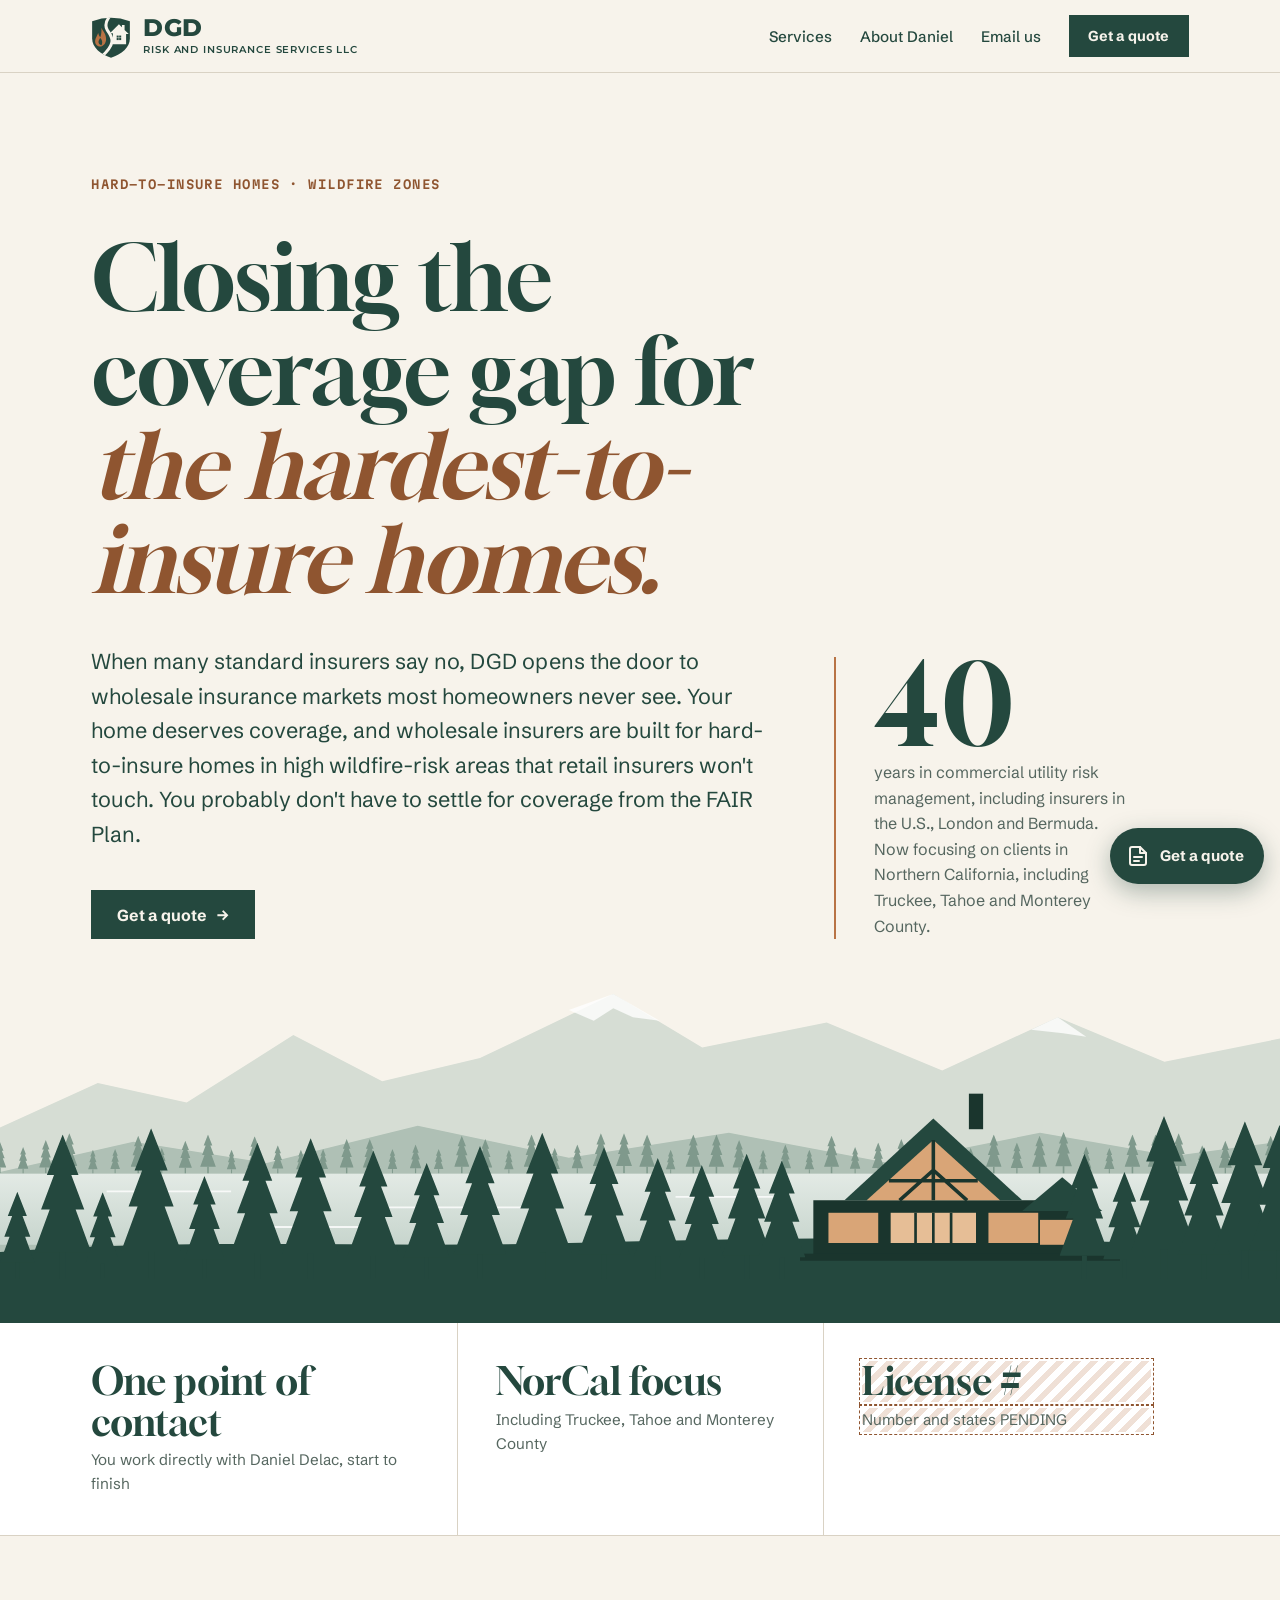
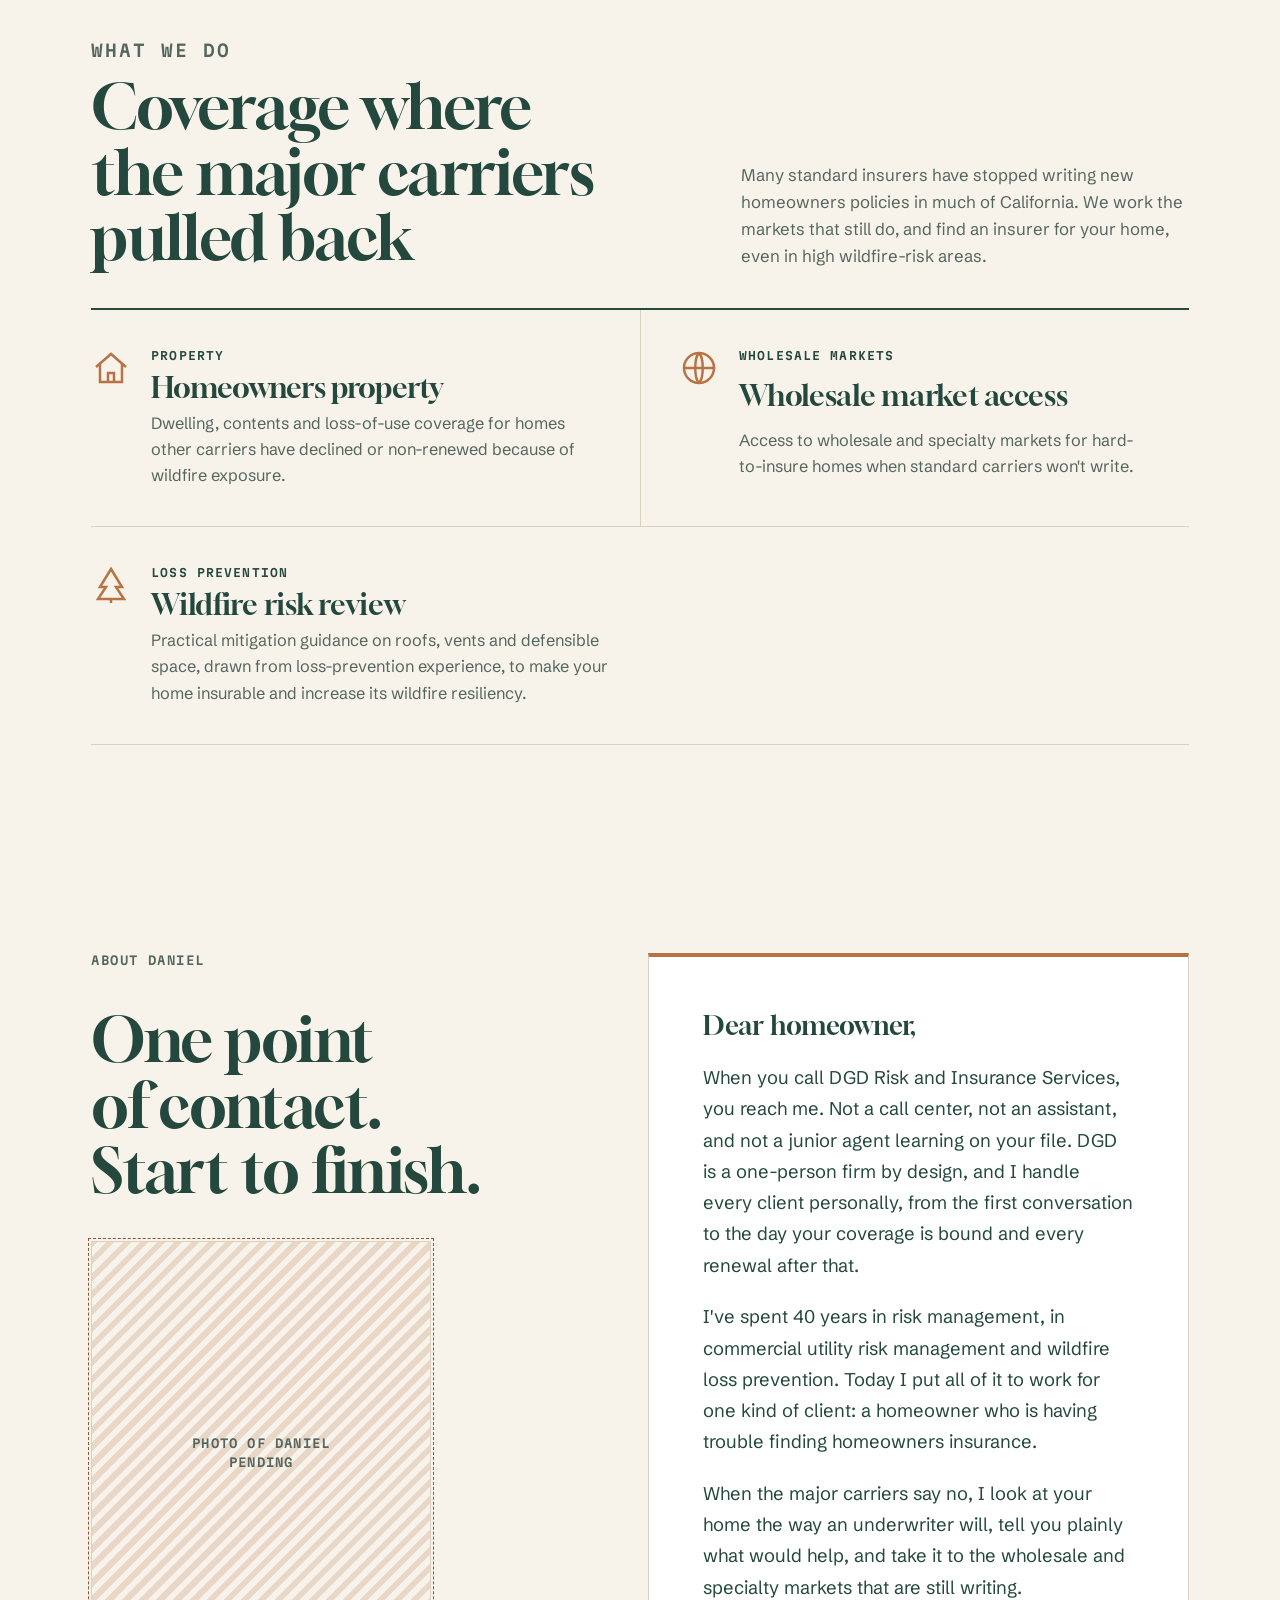
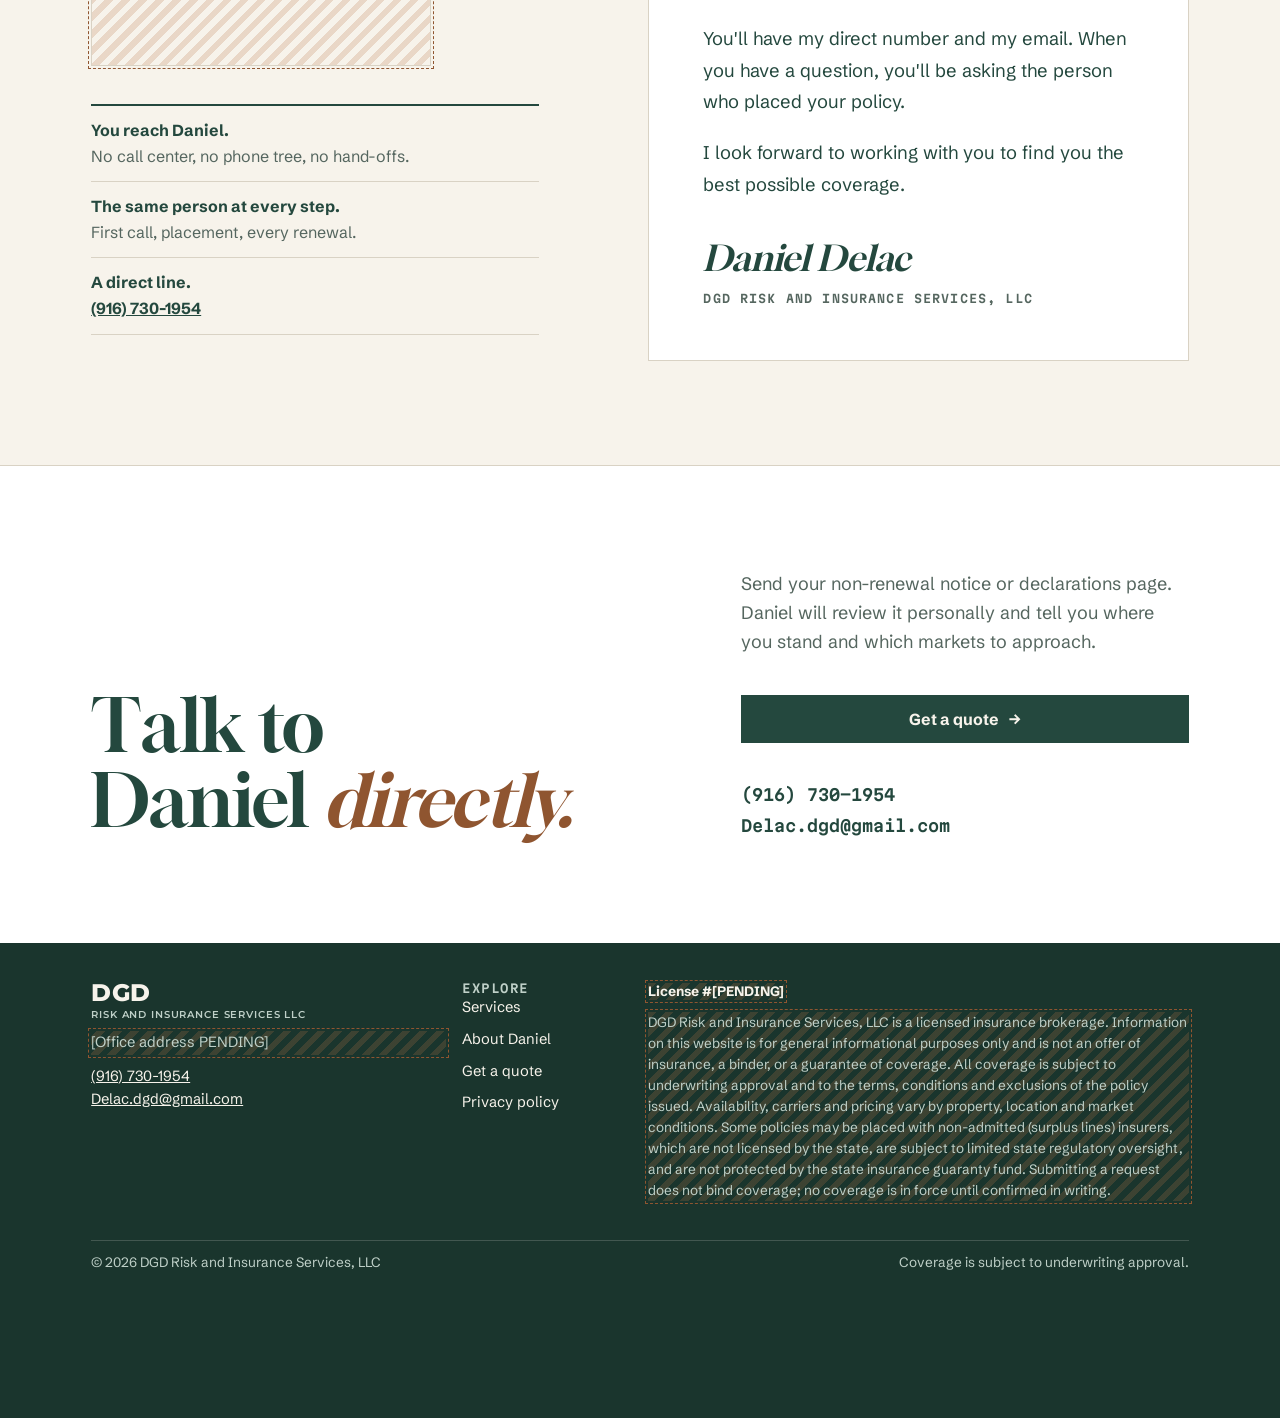
==== commit e1fd20e6: "Hero and experience wording: insurers instead of markets and carriers Co-Authored-By: Claude Opus 5." ====
--- a/public/index.html
+++ b/public/index.html
@@ -56,14 +56,14 @@
         <p class="eyebrow">Hard-to-insure homes · Wildfire zones</p>
         <!-- HEADLINE: owner's choice -->
         <h1 id="hero-title">Closing the coverage gap for <em>the hardest-to-insure homes.</em></h1>
-        <p class="hero-lede">When standard carriers say no, DGD opens the door to wholesale insurance markets most homeowners never see. Your home deserves coverage, and those markets are built for hard-to-insure homes in high wildfire-risk areas that others won't touch. You probably don't have to settle for coverage on the FAIR Plan.</p>
+        <p class="hero-lede">When many standard insurers say no, DGD opens the door to wholesale insurance markets most homeowners never see. Your home deserves coverage, and wholesale insurers are built for hard-to-insure homes in high wildfire-risk areas that retail insurers won't touch. You probably don't have to settle for coverage from the FAIR Plan.</p>
         <div class="hero-actions">
           <a class="btn btn-primary" href="quote.html">Get a quote <span class="arrow" aria-hidden="true">→</span></a>
         </div>
       </div>
       <aside class="hero-aside" aria-label="Experience">
         <span class="num">40</span>
-        <p>years in commercial utility risk management, including markets in the U.S., London and Bermuda. Now focusing on clients in Northern California, including Truckee, Tahoe and Monterey County.</p>
+        <p>years in commercial utility risk management, including insurers in the U.S., London and Bermuda. Now focusing on clients in Northern California, including Truckee, Tahoe and Monterey County.</p>
       </aside>
     </div>
     <svg class="scene" viewBox="0 0 1440 520" preserveAspectRatio="xMaxYMax slice" aria-hidden="true" focusable="false">
@@ -203,7 +203,7 @@
       <div class="section-head">
         <p class="eyebrow">What we do</p>
         <h2 id="services-title">Coverage where the major carriers pulled back</h2>
-        <p>Standard carriers have stopped writing new homeowners policies in much of California. We work the markets that still do, and find an insurer for your home, even in high wildfire-risk areas.</p>
+        <p>Many standard insurers have stopped writing new homeowners policies in much of California. We work the markets that still do, and find an insurer for your home, even in high wildfire-risk areas.</p>
       </div>
       <div class="services">
         <article class="service">
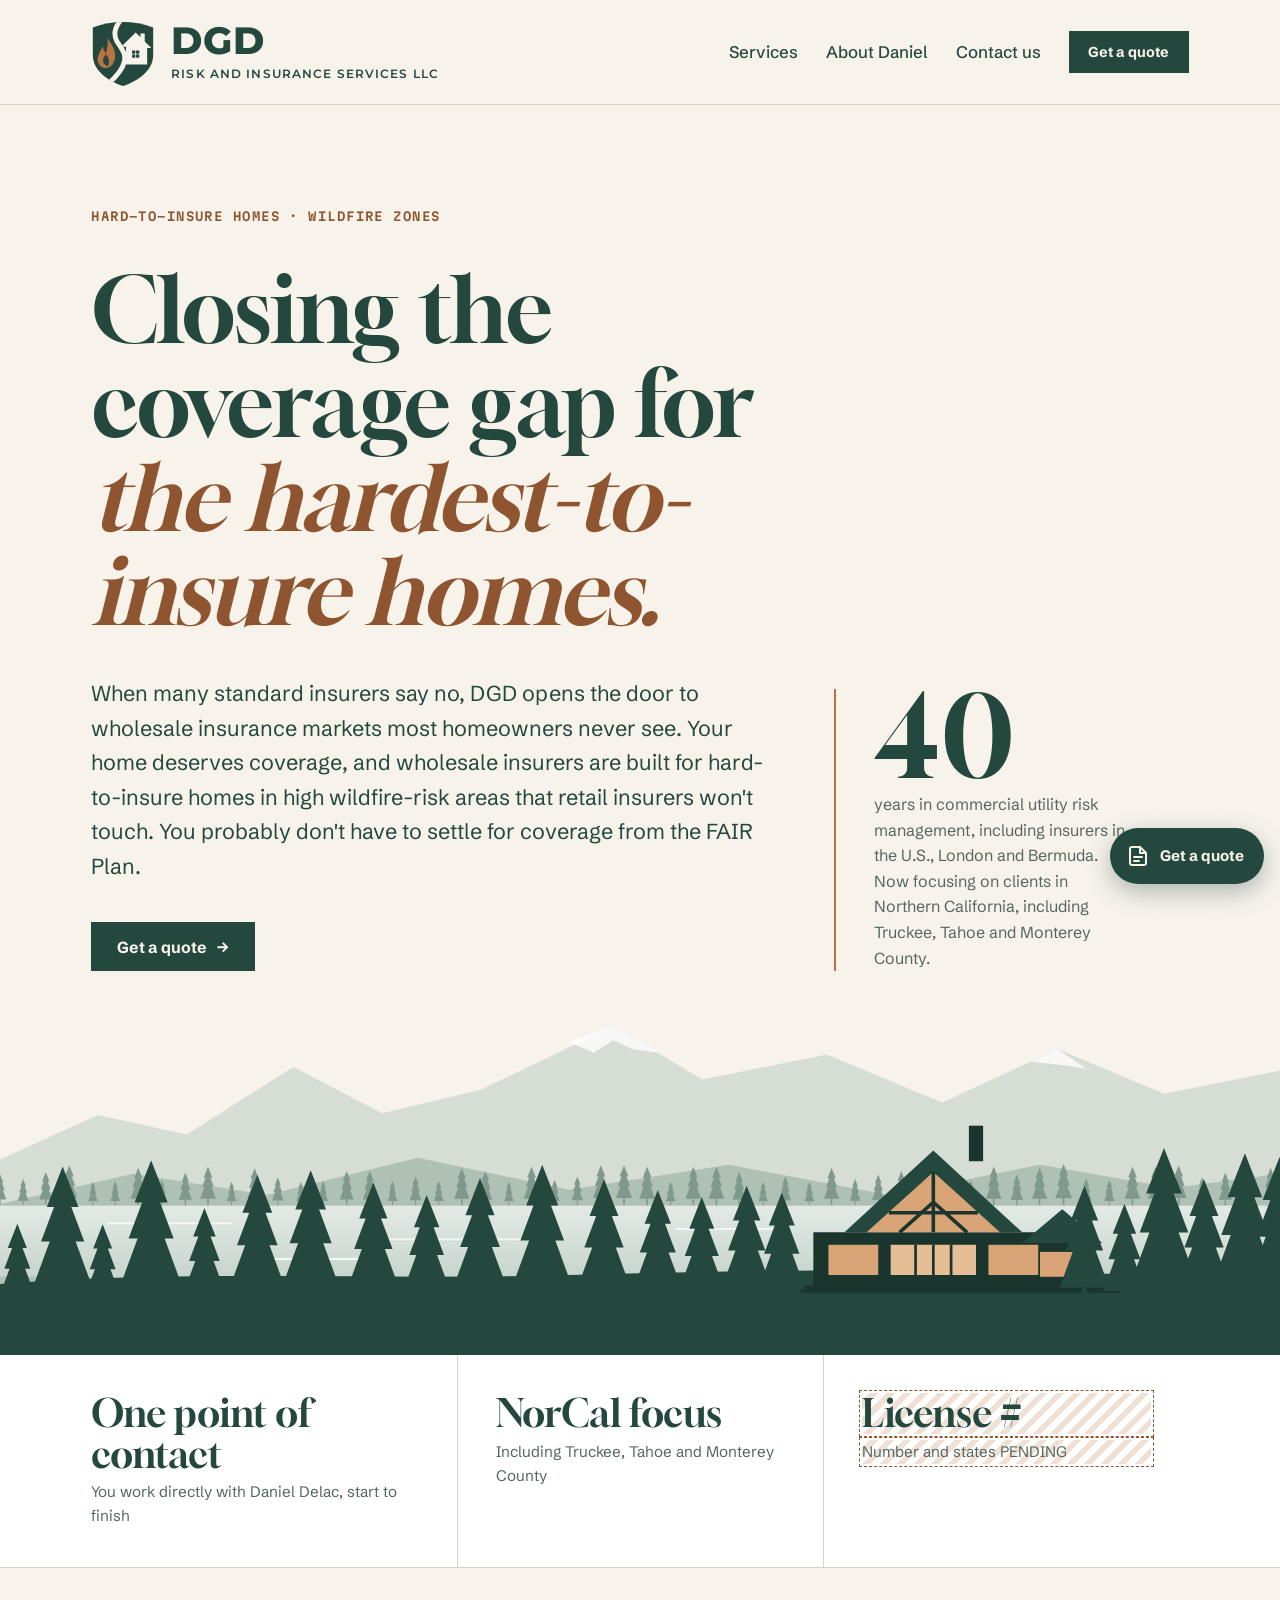
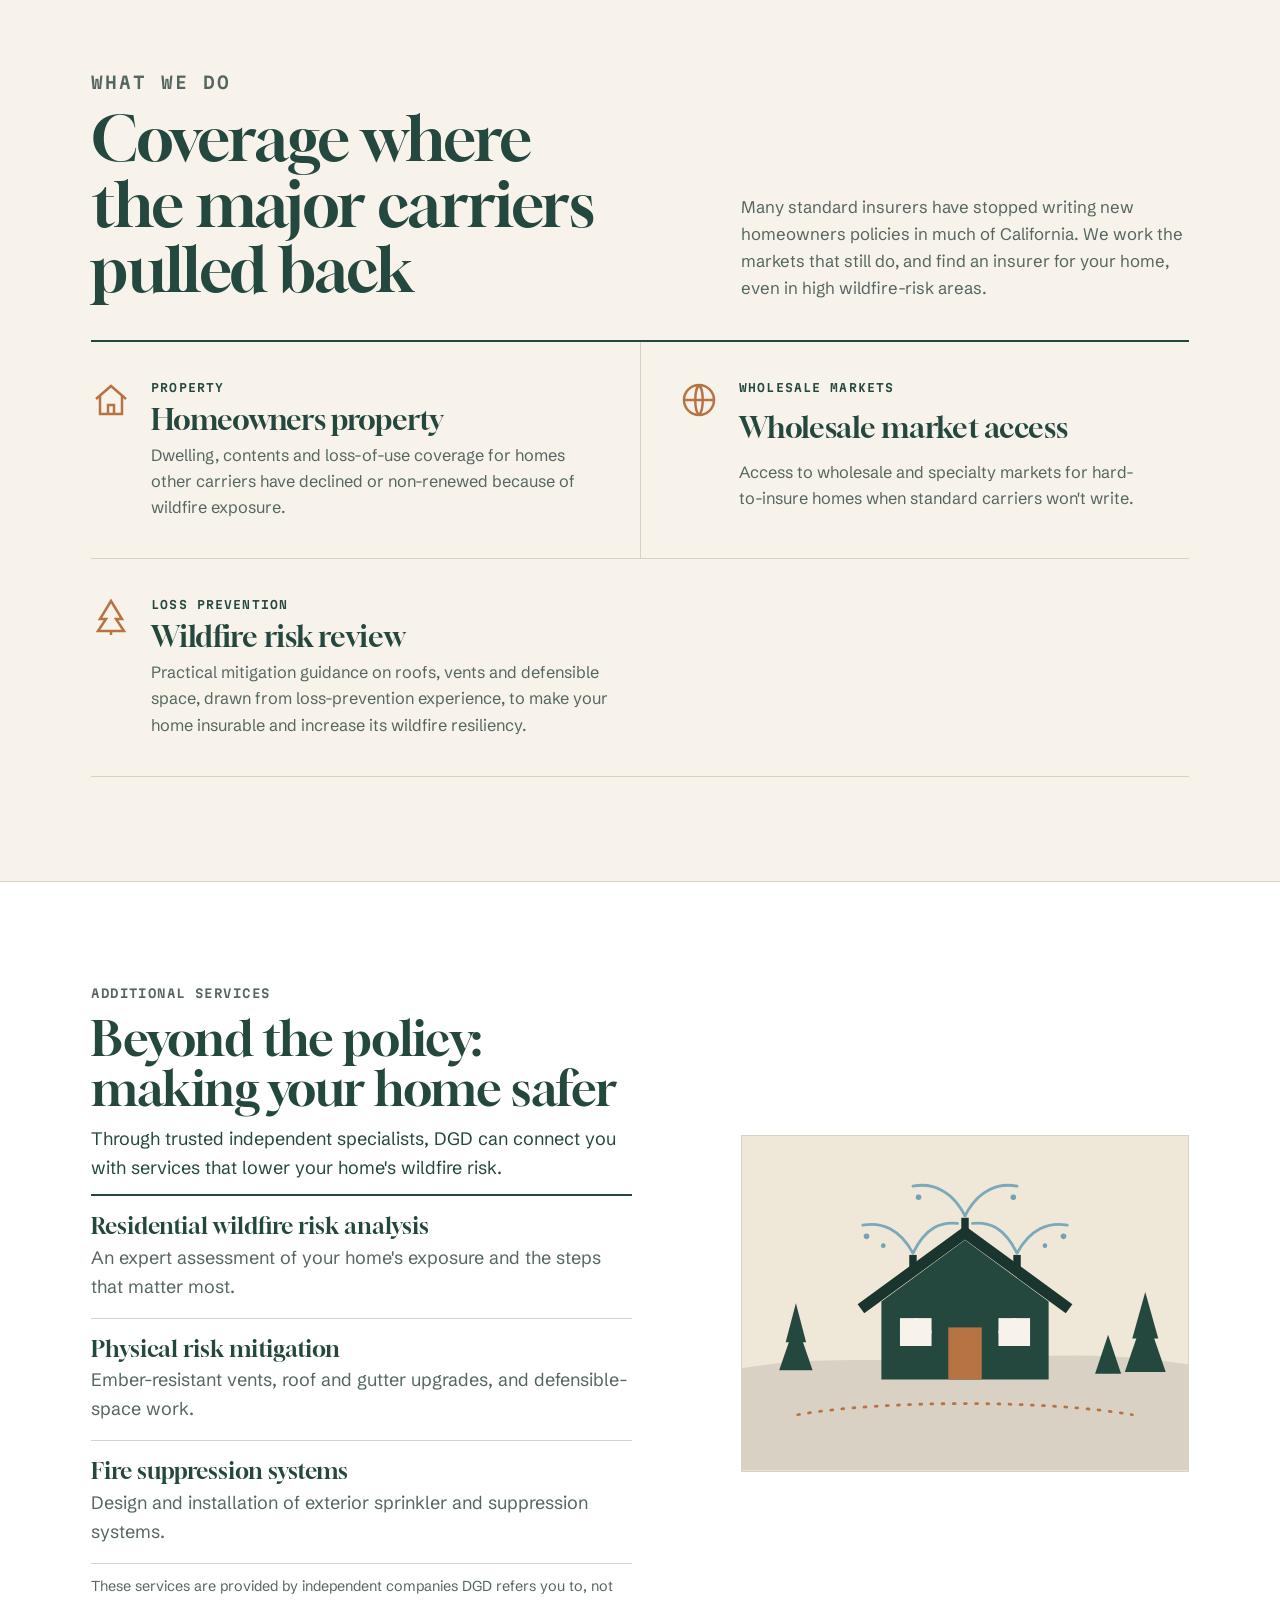
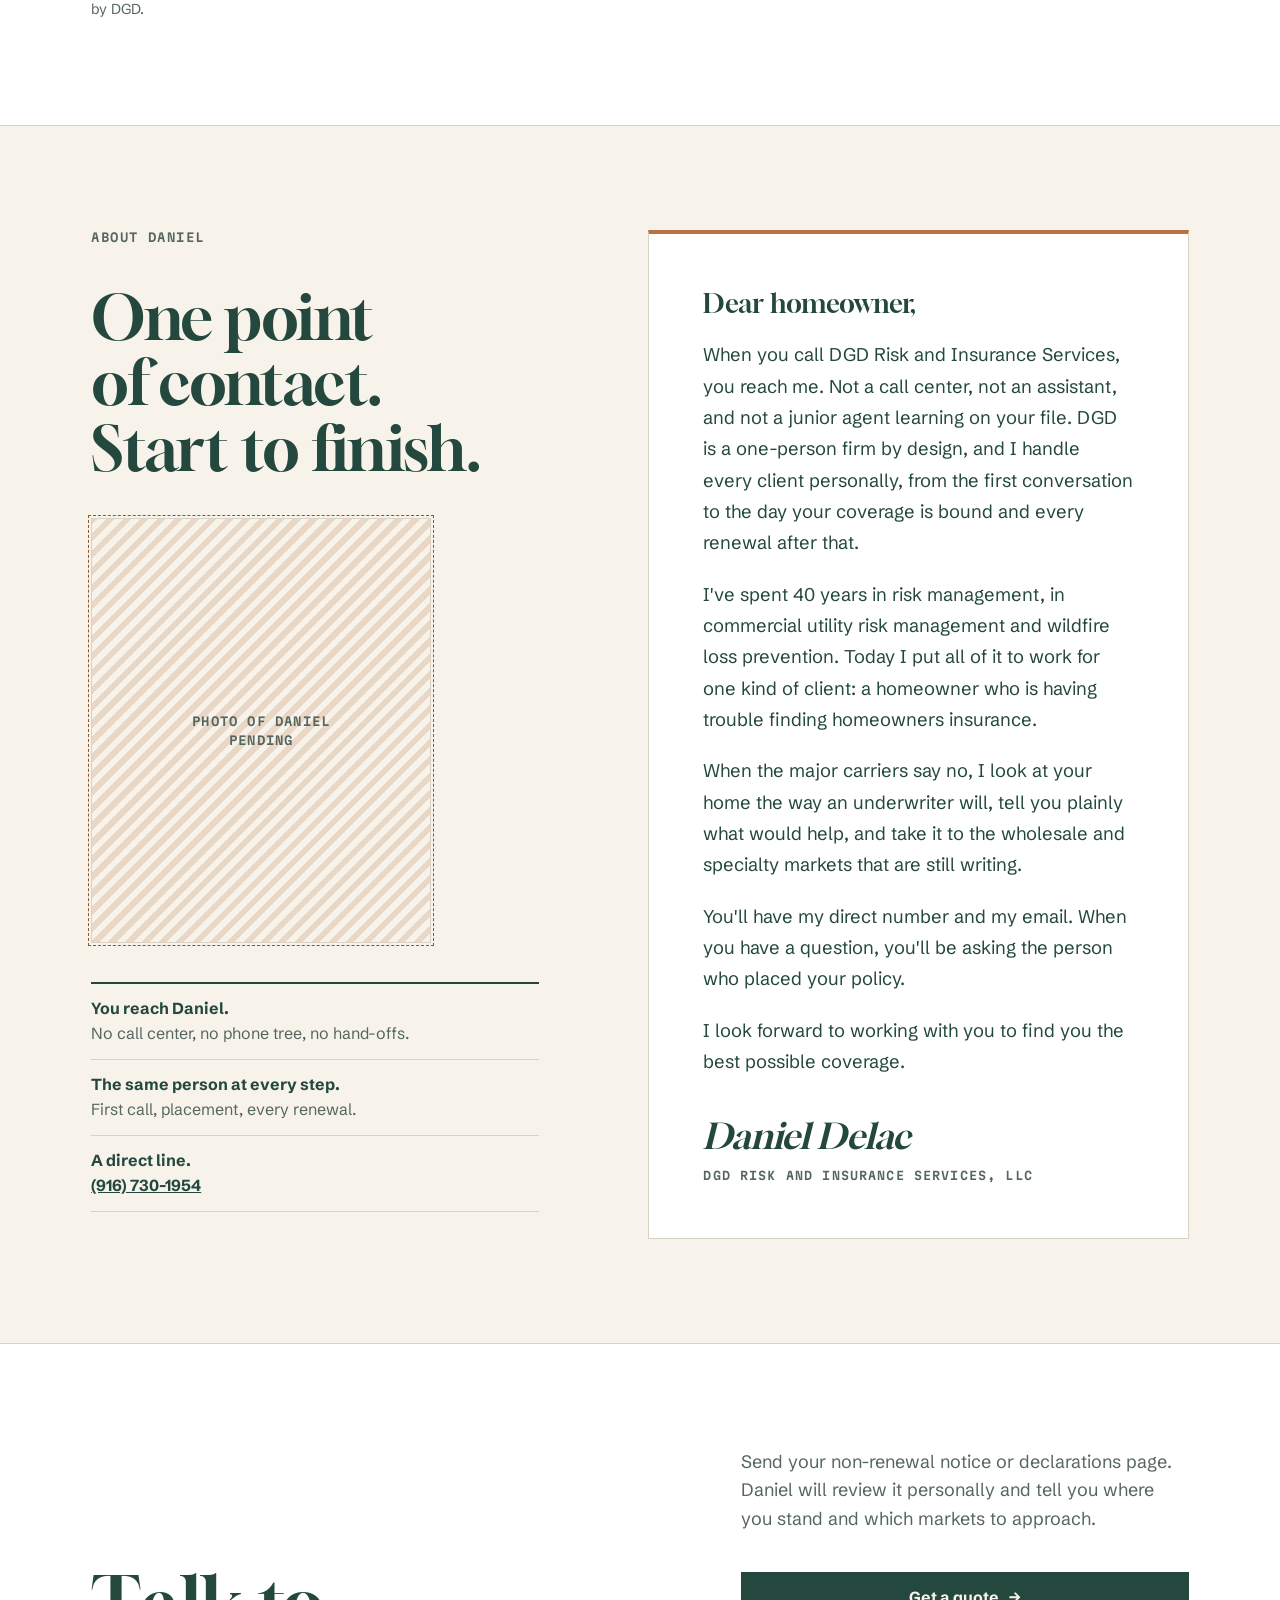
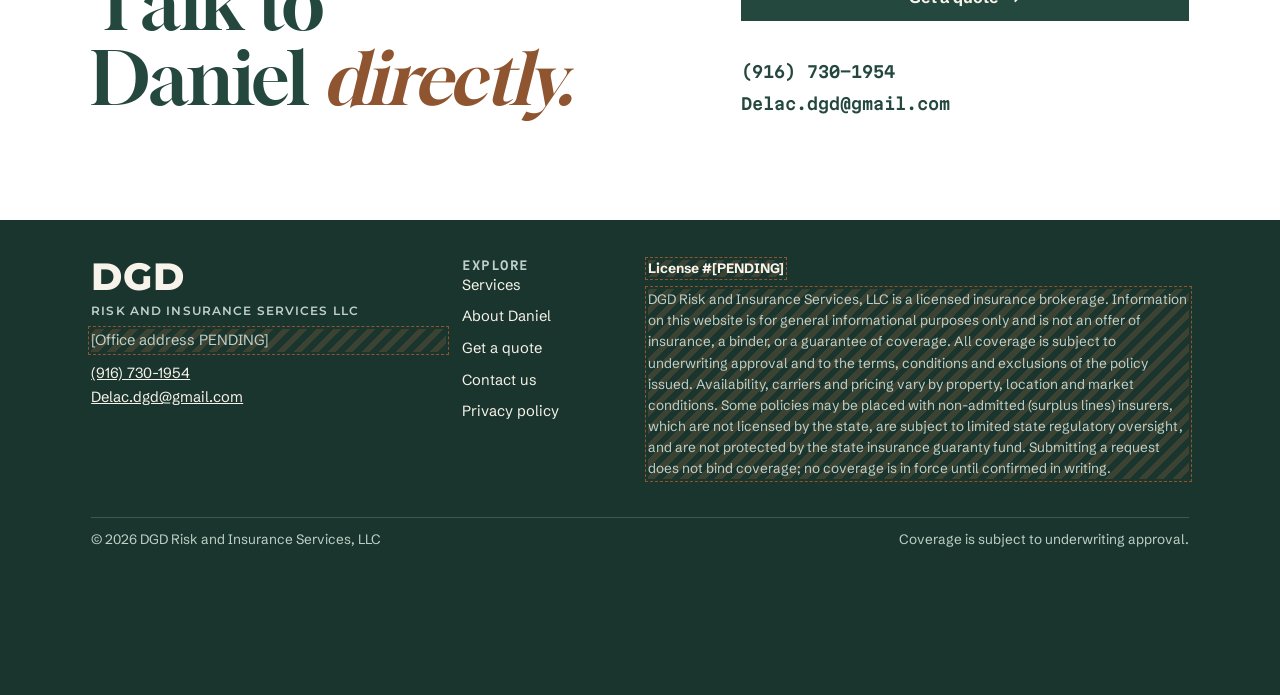
==== commit 55e2af2b: "Add additional services section, contact page, and a larger header and logo Co-Authored-By: Claude O" ====
--- a/public/index.html
+++ b/public/index.html
@@ -22,14 +22,14 @@
   <div class="wrap">
     <a class="logo" href="index.html" aria-label="DGD Risk and Insurance Services, home">
       <!-- LOGO: final "Home Shield" mark (logo.svg); full lockup in logo-full.svg -->
-      <img src="logo.svg" alt="" width="40" height="45">
+      <img src="logo.svg" alt="" width="64" height="72">
       <span class="logo-text">DGD<small>Risk and Insurance Services LLC</small></span>
     </a>
     <nav class="nav-desktop" aria-label="Primary">
       <ul>
         <li><a href="index.html#services">Services</a></li>
         <li><a href="index.html#about">About Daniel</a></li>
-        <li><a href="mailto:Delac.dgd@gmail.com">Email us</a></li>
+        <li><a href="contact.html">Contact us</a></li>
         <li><a class="btn btn-primary" href="quote.html">Get a quote</a></li>
       </ul>
     </nav>
@@ -40,7 +40,7 @@
           <li><a href="index.html#services">Services</a></li>
           <li><a href="index.html#about">About Daniel</a></li>
           <li><a href="quote.html">Get a quote</a></li>
-          <li><a href="mailto:Delac.dgd@gmail.com">Email us</a></li>
+          <li><a href="contact.html">Contact us</a></li>
         </ul>
       </nav>
     </details>
@@ -228,6 +228,43 @@
     </div>
   </section>
 
+  <!-- ============ ADDITIONAL SERVICES (referral partners) ============ -->
+  <section class="section extra" id="additional-services" aria-labelledby="extra-title">
+    <div class="wrap extra-grid">
+      <div class="extra-copy">
+        <p class="eyebrow">Additional services</p>
+        <h2 id="extra-title">Beyond the policy: making your home safer</h2>
+        <p>Through trusted independent specialists, DGD can connect you with services that lower your home's wildfire risk.</p>
+        <ul class="extra-list">
+          <li><strong>Residential wildfire risk analysis</strong><span>An expert assessment of your home's exposure and the steps that matter most.</span></li>
+          <li><strong>Physical risk mitigation</strong><span>Ember-resistant vents, roof and gutter upgrades, and defensible-space work.</span></li>
+          <li><strong>Fire suppression systems</strong><span>Design and installation of exterior sprinkler and suppression systems.</span></li>
+        </ul>
+        <p class="extra-note">These services are provided by independent companies DGD refers you to, not by DGD.</p>
+      </div>
+      <figure class="extra-figure">
+        <svg class="extra-art" viewBox="0 0 480 360" role="img" aria-label="Illustration: a home protected by a rooftop fire sprinkler system, with cleared defensible space and pines">
+          <rect width="480" height="360" fill="#EFE7D8"/>
+          <path d="M0 250C80 236 160 244 240 240S400 232 480 246V360H0z" fill="#D9D2C4"/>
+          <path d="M60 300C150 284 330 284 420 300" fill="none" stroke="#B87345" stroke-width="3" stroke-dasharray="2 10" stroke-linecap="round"/>
+          <g fill="#24483E"><path d="M40 252 58 200 76 252z"/><path d="M47 222 58 180 69 222z"/><path d="M412 254 434 190 456 254z"/><path d="M420 218 434 168 448 218z"/><path d="M380 256 394 214 408 256z"/></g>
+          <path d="M150 262V178L240 112l90 66v84z" fill="#24483E"/>
+          <path d="M128 186 240 104l112 82" fill="none" stroke="#1A352D" stroke-width="12" stroke-linejoin="round"/>
+          <rect x="222" y="206" width="36" height="56" fill="#B87345"/>
+          <rect x="170" y="196" width="34" height="30" fill="#F7F3EB"/><rect x="276" y="196" width="34" height="30" fill="#F7F3EB"/>
+          <g stroke="#F7F3EB" stroke-width="3"><path d="M187 196v30M170 211h34M293 196v30M276 211h34"/></g>
+          <g fill="#1A352D"><rect x="180" y="128" width="8" height="18"/><rect x="236" y="88" width="8" height="18"/><rect x="292" y="128" width="8" height="18"/></g>
+          <g fill="none" stroke="#6FA3B5" stroke-width="3" stroke-linecap="round" opacity=".9">
+            <path d="M184 126C170 100 150 92 130 96"/><path d="M184 126C198 98 214 92 232 94"/>
+            <path d="M240 86C226 58 204 50 184 54"/><path d="M240 86C254 58 276 50 296 54"/>
+            <path d="M296 126C282 98 266 92 248 94"/><path d="M296 126C310 100 330 92 350 96"/>
+          </g>
+          <g fill="#6FA3B5"><circle cx="134" cy="108" r="3"/><circle cx="152" cy="118" r="2.5"/><circle cx="190" cy="66" r="3"/><circle cx="292" cy="66" r="3"/><circle cx="346" cy="108" r="3"/><circle cx="326" cy="118" r="2.5"/></g>
+        </svg>
+      </figure>
+    </div>
+  </section>
+
   <!-- ============ ABOUT: letter from Daniel ============ -->
   <section class="section about" id="about" aria-labelledby="about-title">
     <div class="wrap about-grid">
@@ -291,6 +328,7 @@
         <li><a href="index.html#services">Services</a></li>
         <li><a href="index.html#about">About Daniel</a></li>
         <li><a href="quote.html">Get a quote</a></li>
+        <li><a href="contact.html">Contact us</a></li>
         <li><a href="privacy.html">Privacy policy</a></li>
       </ul>
     </nav>
--- a/public/styles.css
+++ b/public/styles.css
@@ -70,13 +70,13 @@
 
 /* ---------- Header ---------- */
 .site-header{background:var(--ivory);color:var(--forest);position:sticky;top:env(safe-area-inset-top,0px);z-index:50;border-bottom:1px solid var(--rule)}
-.site-header .wrap{display:flex;align-items:center;justify-content:space-between;gap:16px;min-height:72px}
-.logo{display:flex;align-items:center;gap:12px;text-decoration:none}
-.logo img{width:40px;height:45px;flex:none}
-.logo-text{font:800 1.5rem/1 "Montserrat",var(--font-body);letter-spacing:.02em}
-.logo-text small{display:block;font:600 .6rem/1.3 "Montserrat",var(--font-body);letter-spacing:.09em;text-transform:uppercase;color:var(--forest);margin-top:4px}
+.site-header .wrap{display:flex;align-items:center;justify-content:space-between;gap:16px;min-height:104px}
+.logo{display:flex;align-items:center;gap:16px;text-decoration:none}
+.logo img{width:64px;height:72px;flex:none}
+.logo-text{font:800 2.4rem/1 "Montserrat",var(--font-body);letter-spacing:.02em}
+.logo-text small{display:block;font:600 .78rem/1.3 "Montserrat",var(--font-body);letter-spacing:.09em;text-transform:uppercase;color:var(--forest);margin-top:6px}
 .nav-desktop ul{display:flex;align-items:center;gap:28px;list-style:none;margin:0;padding:0}
-.nav-desktop a:not(.btn){text-decoration:none;font-size:.95rem;font-weight:500;padding-block:6px;background:linear-gradient(var(--copper) 0 0) no-repeat left bottom/0% 2px;transition:background-size var(--t) var(--ease)}
+.nav-desktop a:not(.btn){text-decoration:none;font-size:1.05rem;font-weight:500;padding-block:6px;background:linear-gradient(var(--copper) 0 0) no-repeat left bottom/0% 2px;transition:background-size var(--t) var(--ease)}
 .nav-desktop a:not(.btn):hover,.nav-desktop a:not(.btn):focus-visible,.nav-desktop a[aria-current="page"]{background-size:100% 2px}
 .nav-desktop .btn{min-height:42px;padding:.7rem 1.1rem;font-size:.9rem}
 .nav-mobile{display:none;position:relative}
@@ -247,7 +247,11 @@
   .trust ul{grid-template-columns:minmax(0,1fr)}
   .trust li,.trust li + li{padding-left:0;border-left:0;padding-block:var(--zone-0)}
   .trust li + li{border-top:1px solid var(--rule)}
-  .logo-text small{font-size:.55rem;letter-spacing:.04em}
+  .logo-text{font-size:1.9rem}
+  .logo-text small{font-size:.6rem;letter-spacing:.04em}
+  .logo img{width:52px;height:58px}
+  .site-header .wrap{min-height:84px}
+  .logo{gap:10px}
   .fab span{display:none}
   .fab{padding:0;width:56px;justify-content:center}
 }
@@ -267,3 +271,17 @@
 .legal li+li{margin-top:.35em}
 .service:last-child:nth-child(odd){grid-column:1/-1;padding-left:0;border-left:0}
 .service:last-child:nth-child(odd)::after{left:0}
+
+/* ---- Additional services (referral partners) ---- */
+.extra{background:var(--white);border-block:1px solid var(--rule)}
+.extra-grid{display:grid;grid-template-columns:repeat(12,minmax(0,1fr));gap:var(--zone-1) 16px;align-items:center}
+.extra-copy{grid-column:1/7;display:grid;gap:var(--zone-0)}
+.extra-copy h2{font-size:clamp(2rem,1.4rem + 2vw,3rem)}
+.extra-figure{grid-column:8/13;margin:0}
+.extra-art{width:100%;height:auto;display:block;border:1px solid var(--rule)}
+.extra-list{list-style:none;margin:0;padding:0;border-top:2px solid var(--forest)}
+.extra-list li{display:grid;gap:4px;padding:16px 0;border-bottom:1px solid var(--rule)}
+.extra-list strong{font:400 1.45rem/1.2 var(--font-display);color:var(--forest)}
+.extra-list span{color:var(--muted)}
+.extra-note{font-size:.9rem;color:var(--muted)}
+@media (max-width:960px){.extra-copy,.extra-figure{grid-column:1/-1}}
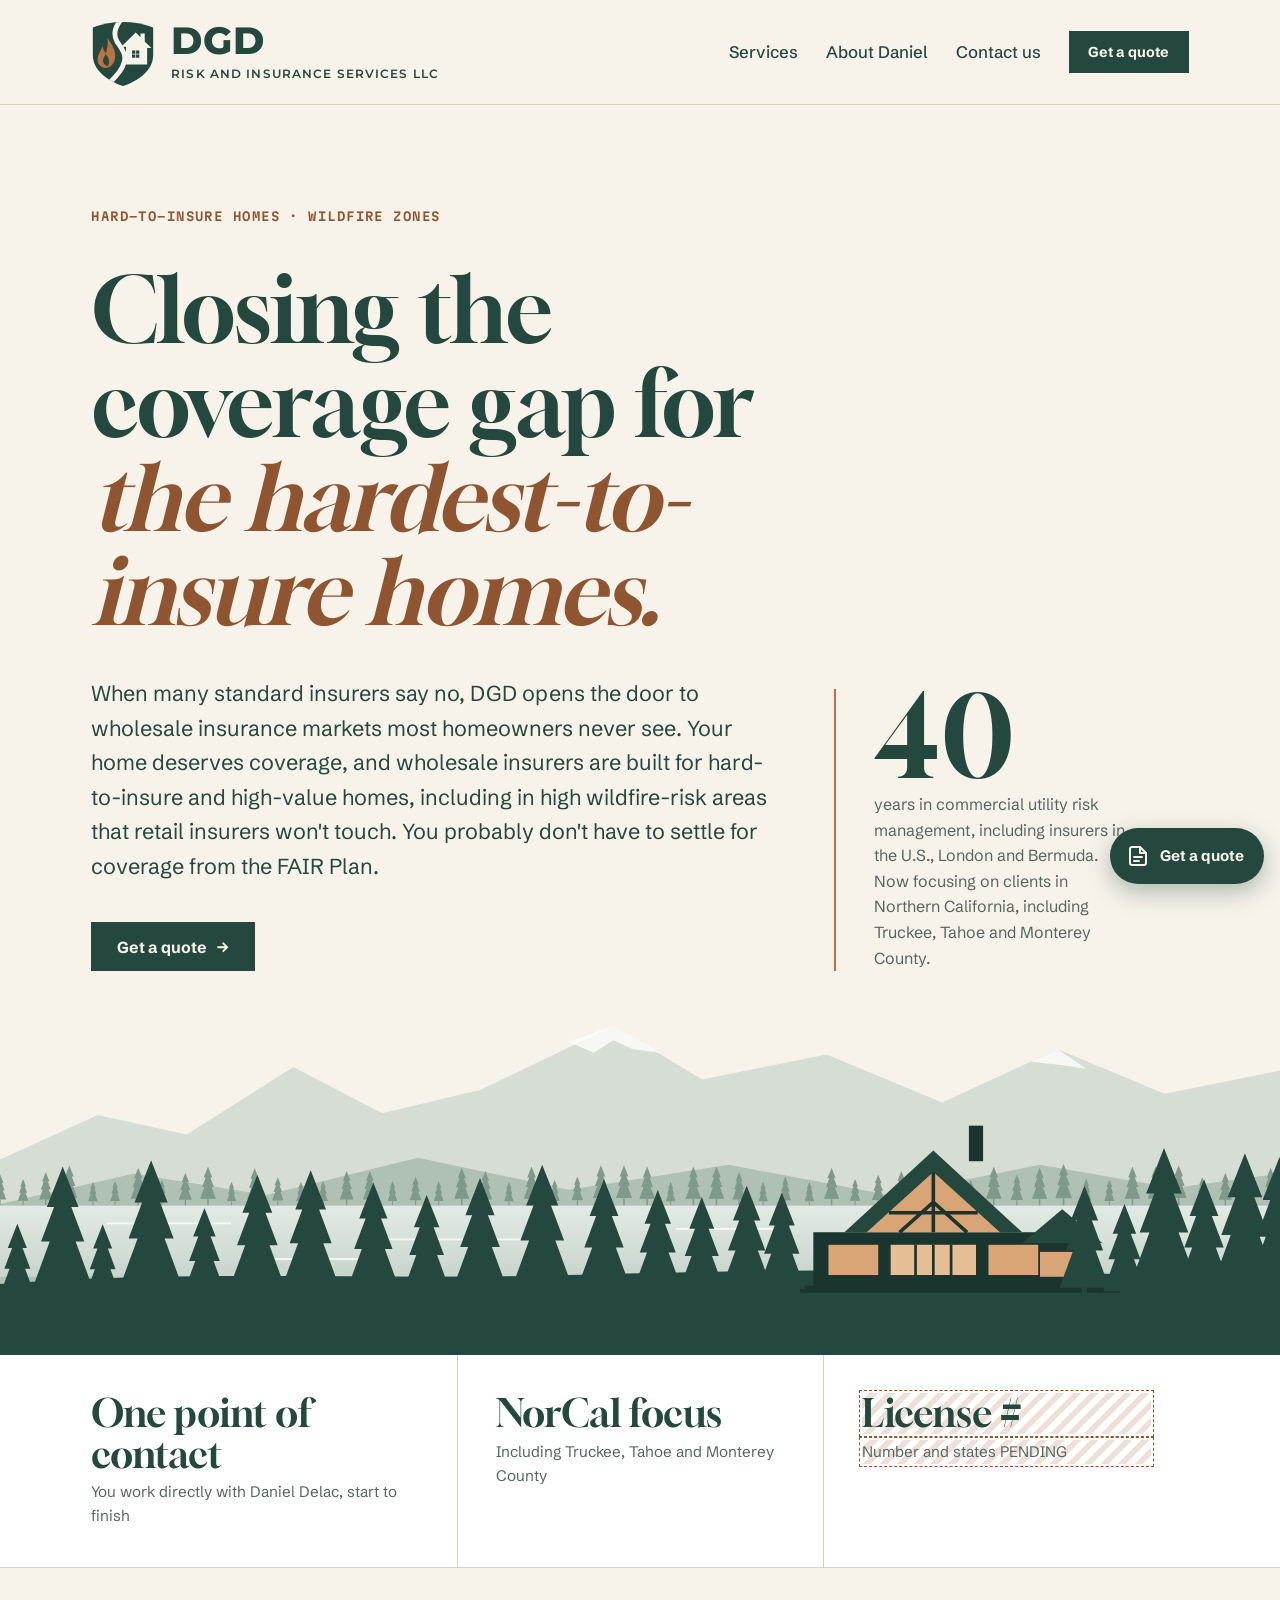
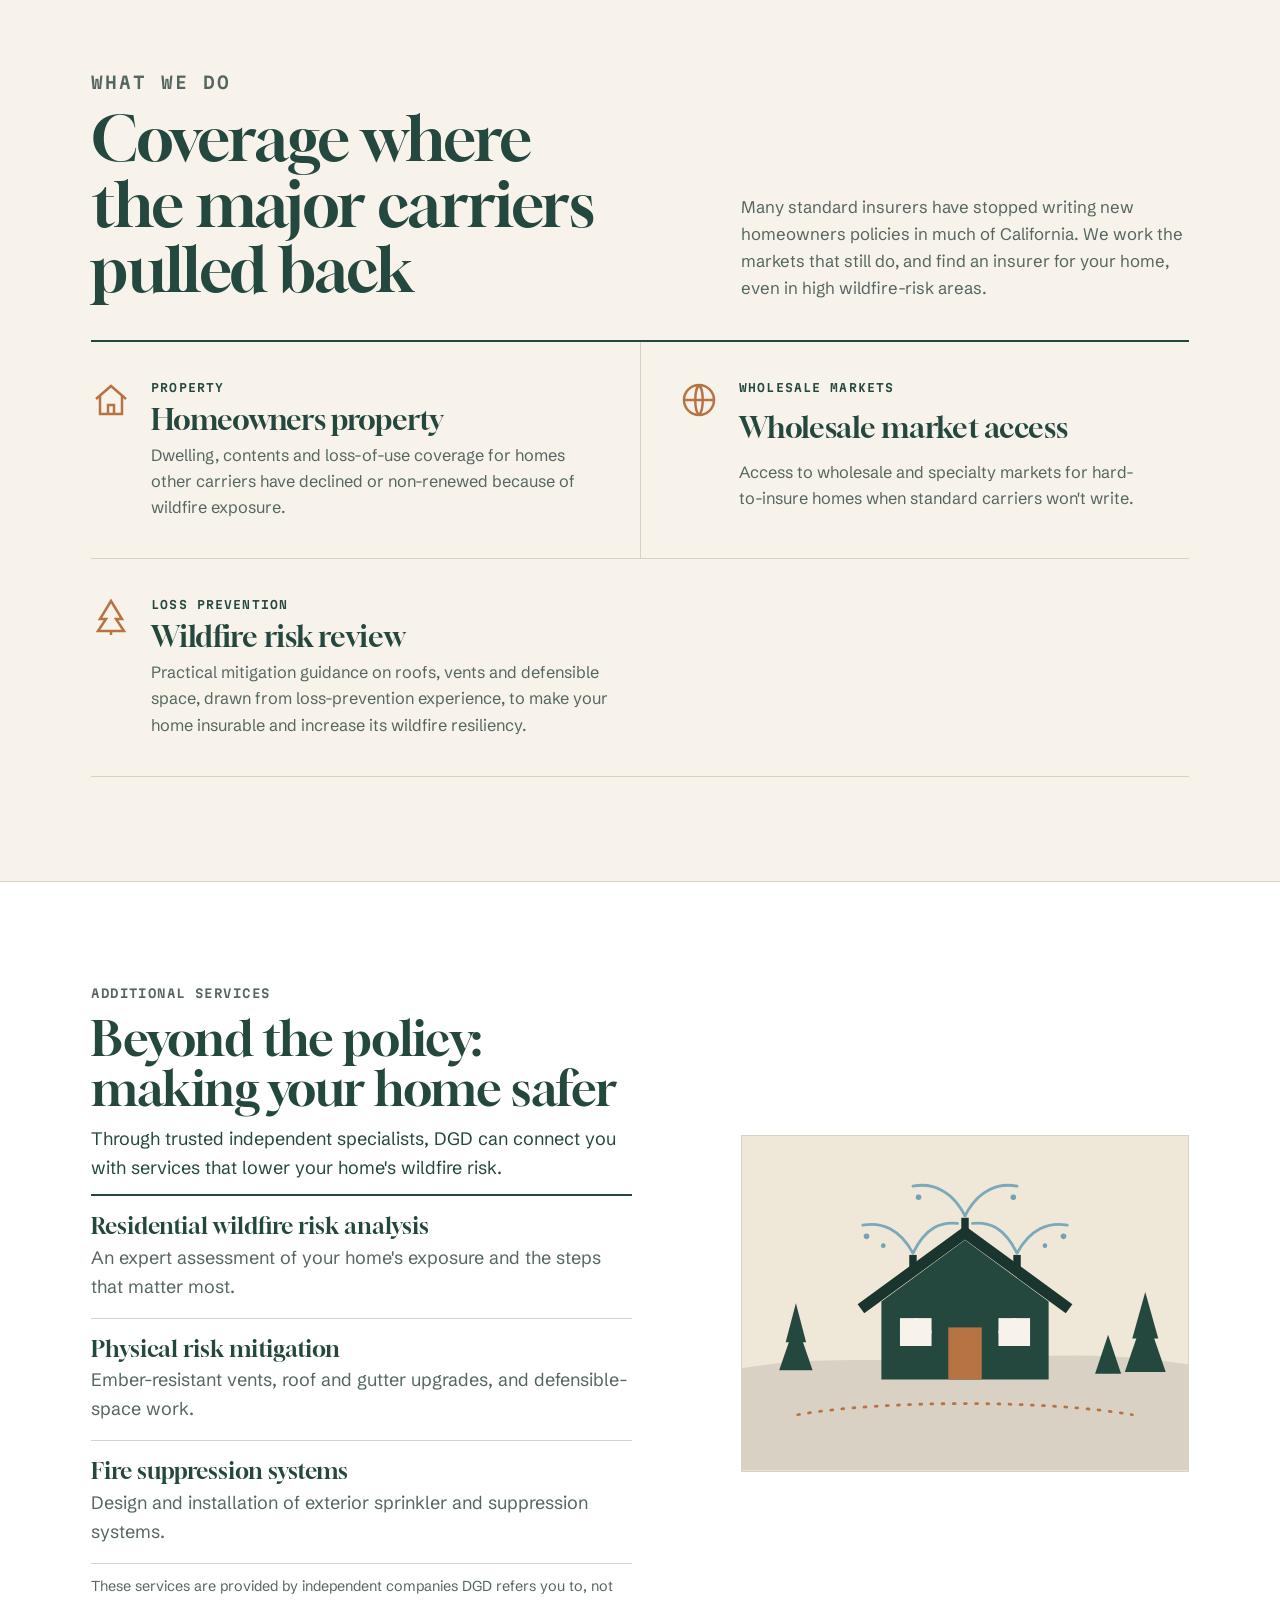
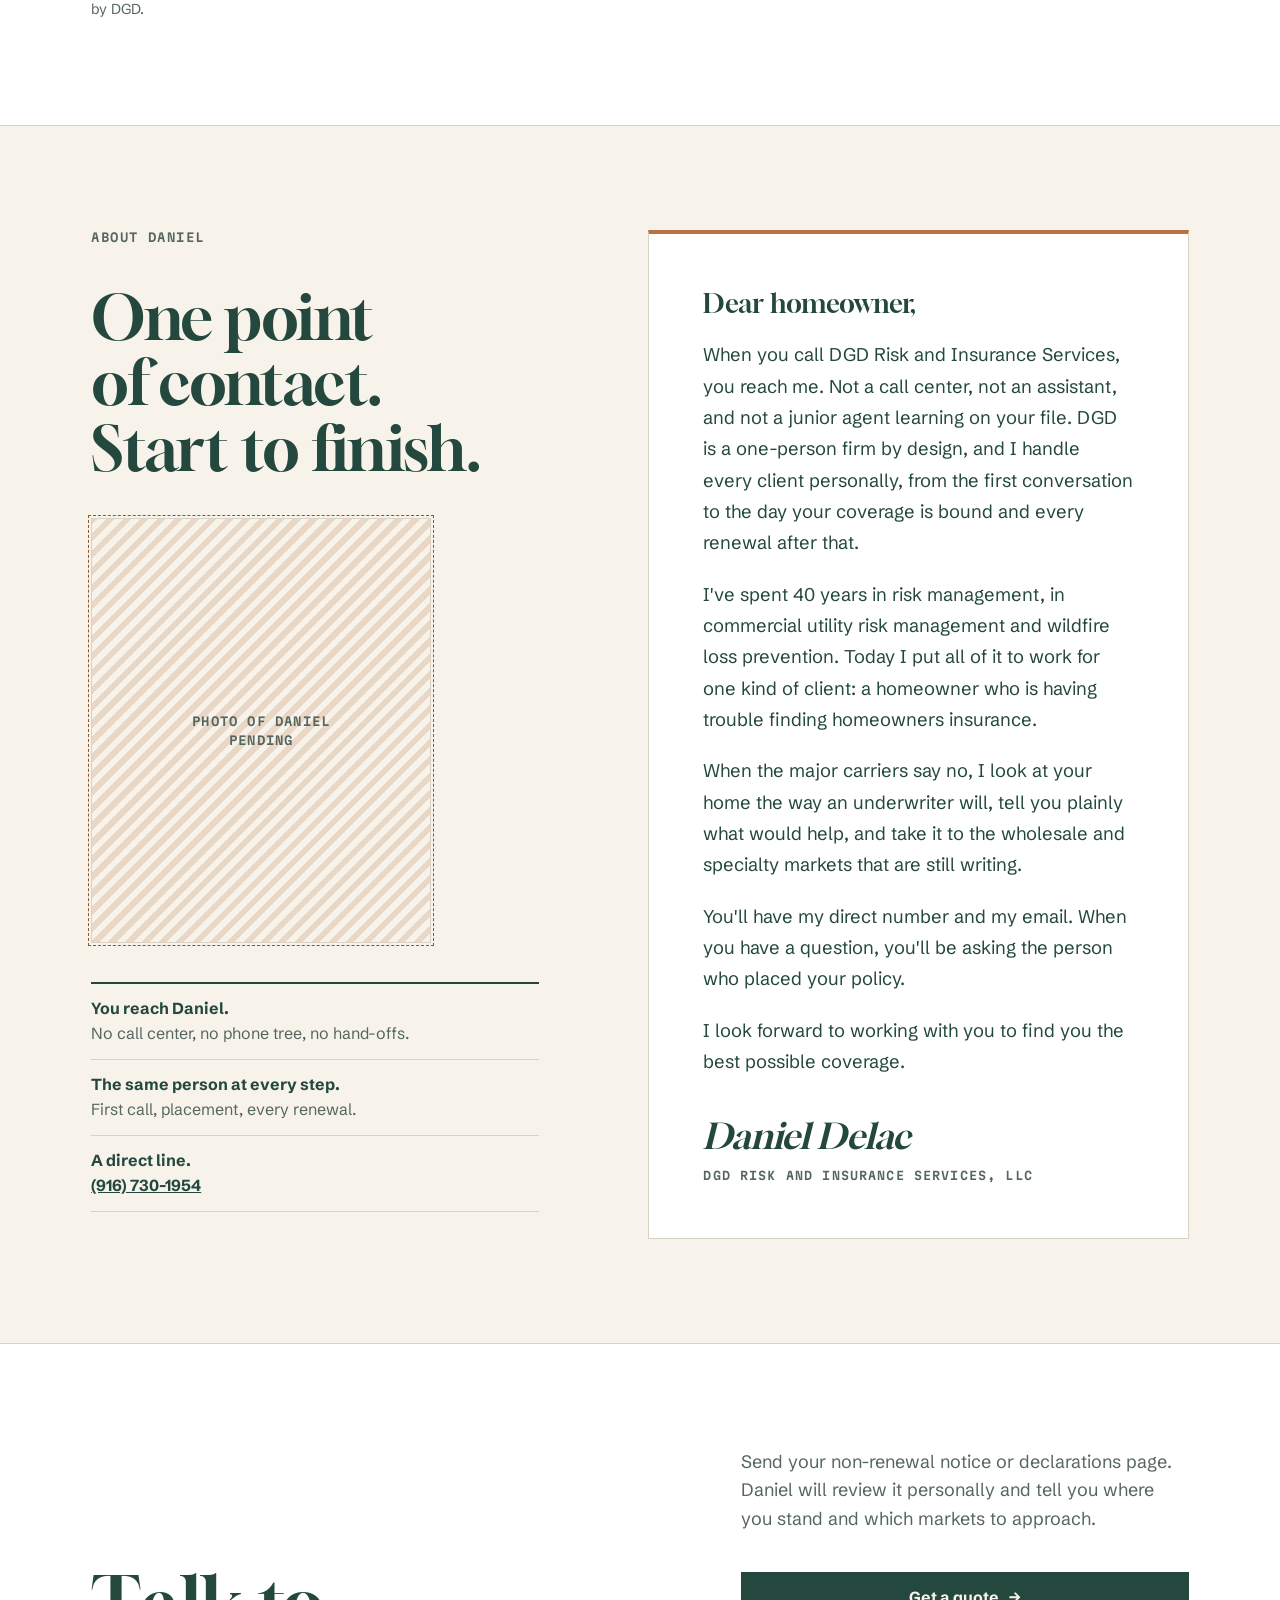
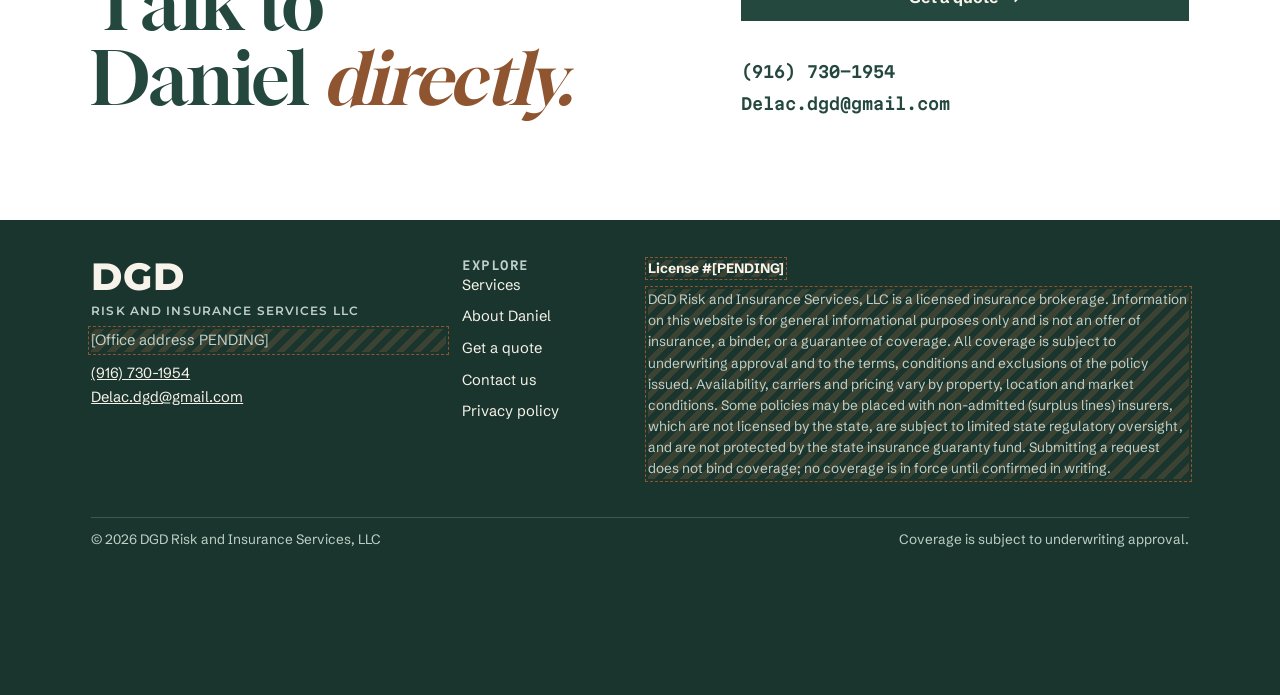
==== commit aff7b907: "Hero: mention high-value homes Co-Authored-By: Claude Opus 5.5 (1M context) <noreply@anthropic.com> " ====
--- a/public/index.html
+++ b/public/index.html
@@ -56,7 +56,7 @@
         <p class="eyebrow">Hard-to-insure homes · Wildfire zones</p>
         <!-- HEADLINE: owner's choice -->
         <h1 id="hero-title">Closing the coverage gap for <em>the hardest-to-insure homes.</em></h1>
-        <p class="hero-lede">When many standard insurers say no, DGD opens the door to wholesale insurance markets most homeowners never see. Your home deserves coverage, and wholesale insurers are built for hard-to-insure homes in high wildfire-risk areas that retail insurers won't touch. You probably don't have to settle for coverage from the FAIR Plan.</p>
+        <p class="hero-lede">When many standard insurers say no, DGD opens the door to wholesale insurance markets most homeowners never see. Your home deserves coverage, and wholesale insurers are built for hard-to-insure and high-value homes, including in high wildfire-risk areas that retail insurers won't touch. You probably don't have to settle for coverage from the FAIR Plan.</p>
         <div class="hero-actions">
           <a class="btn btn-primary" href="quote.html">Get a quote <span class="arrow" aria-hidden="true">→</span></a>
         </div>
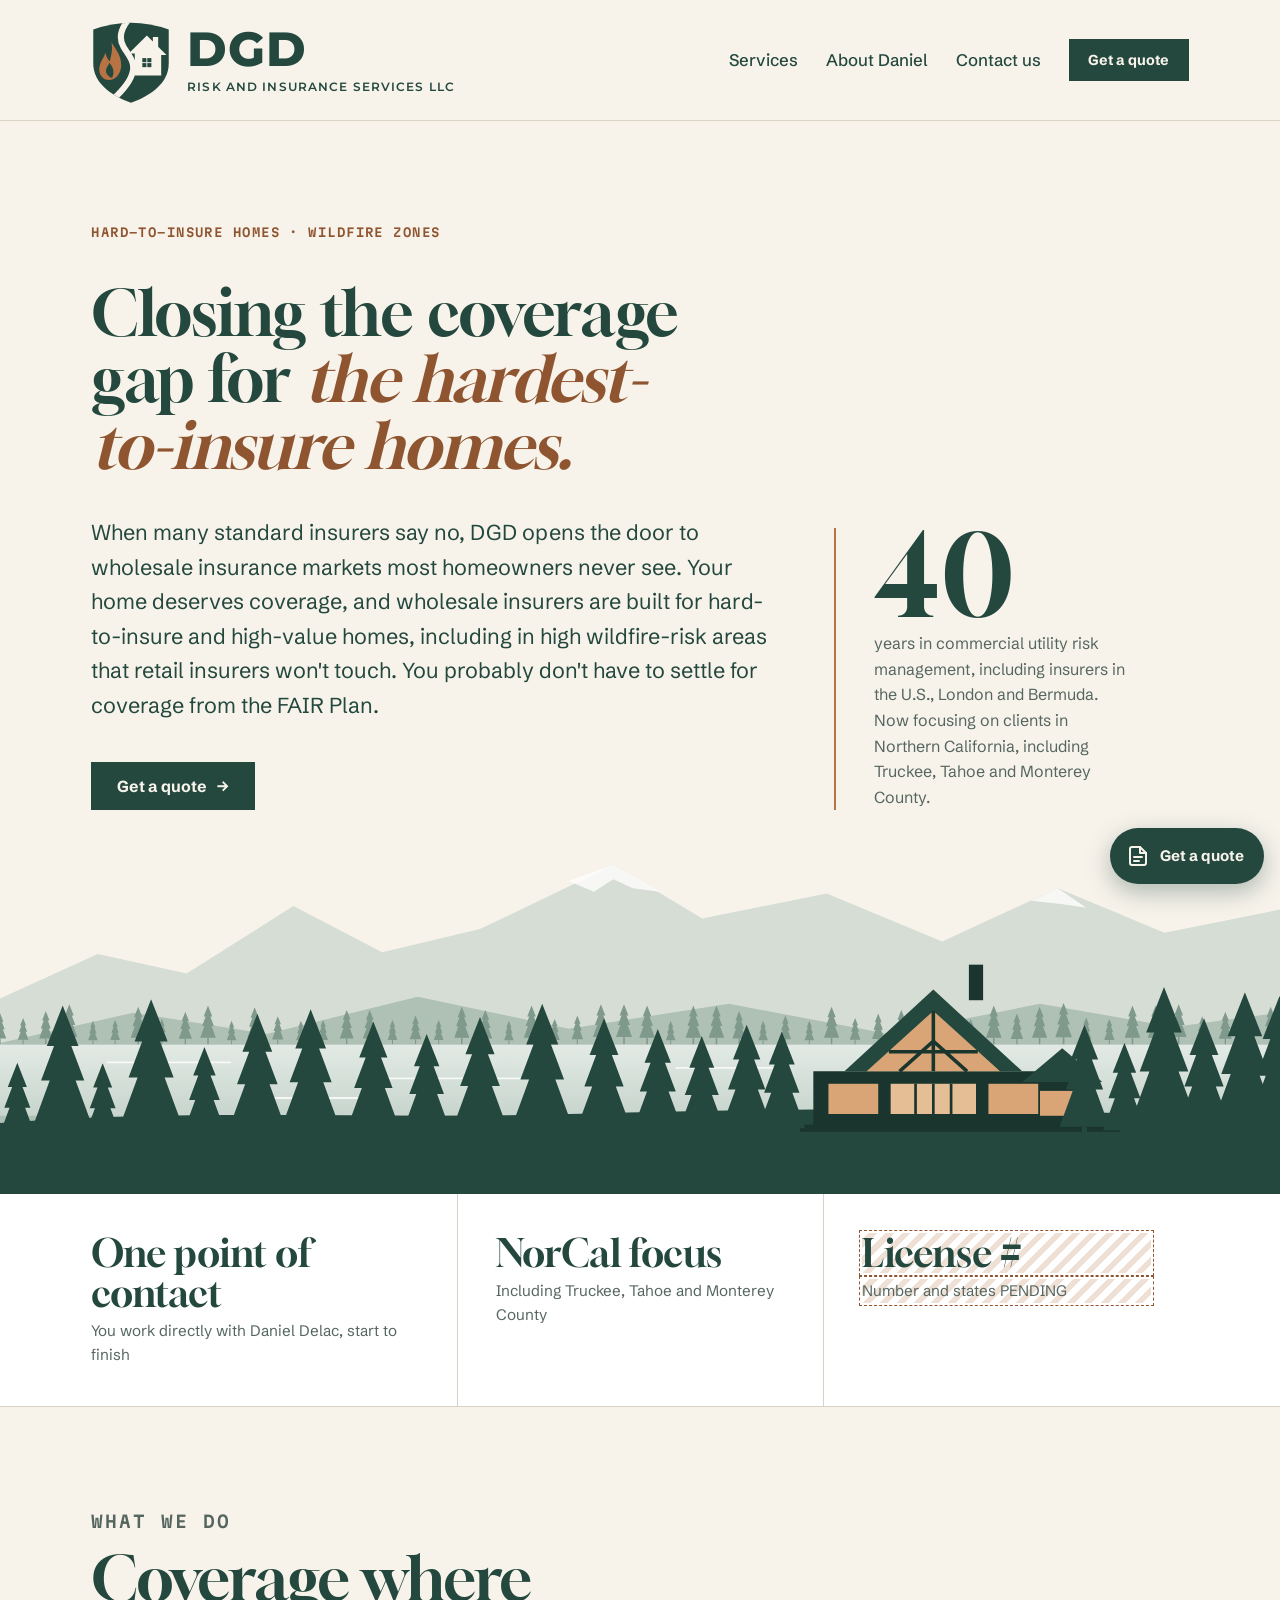
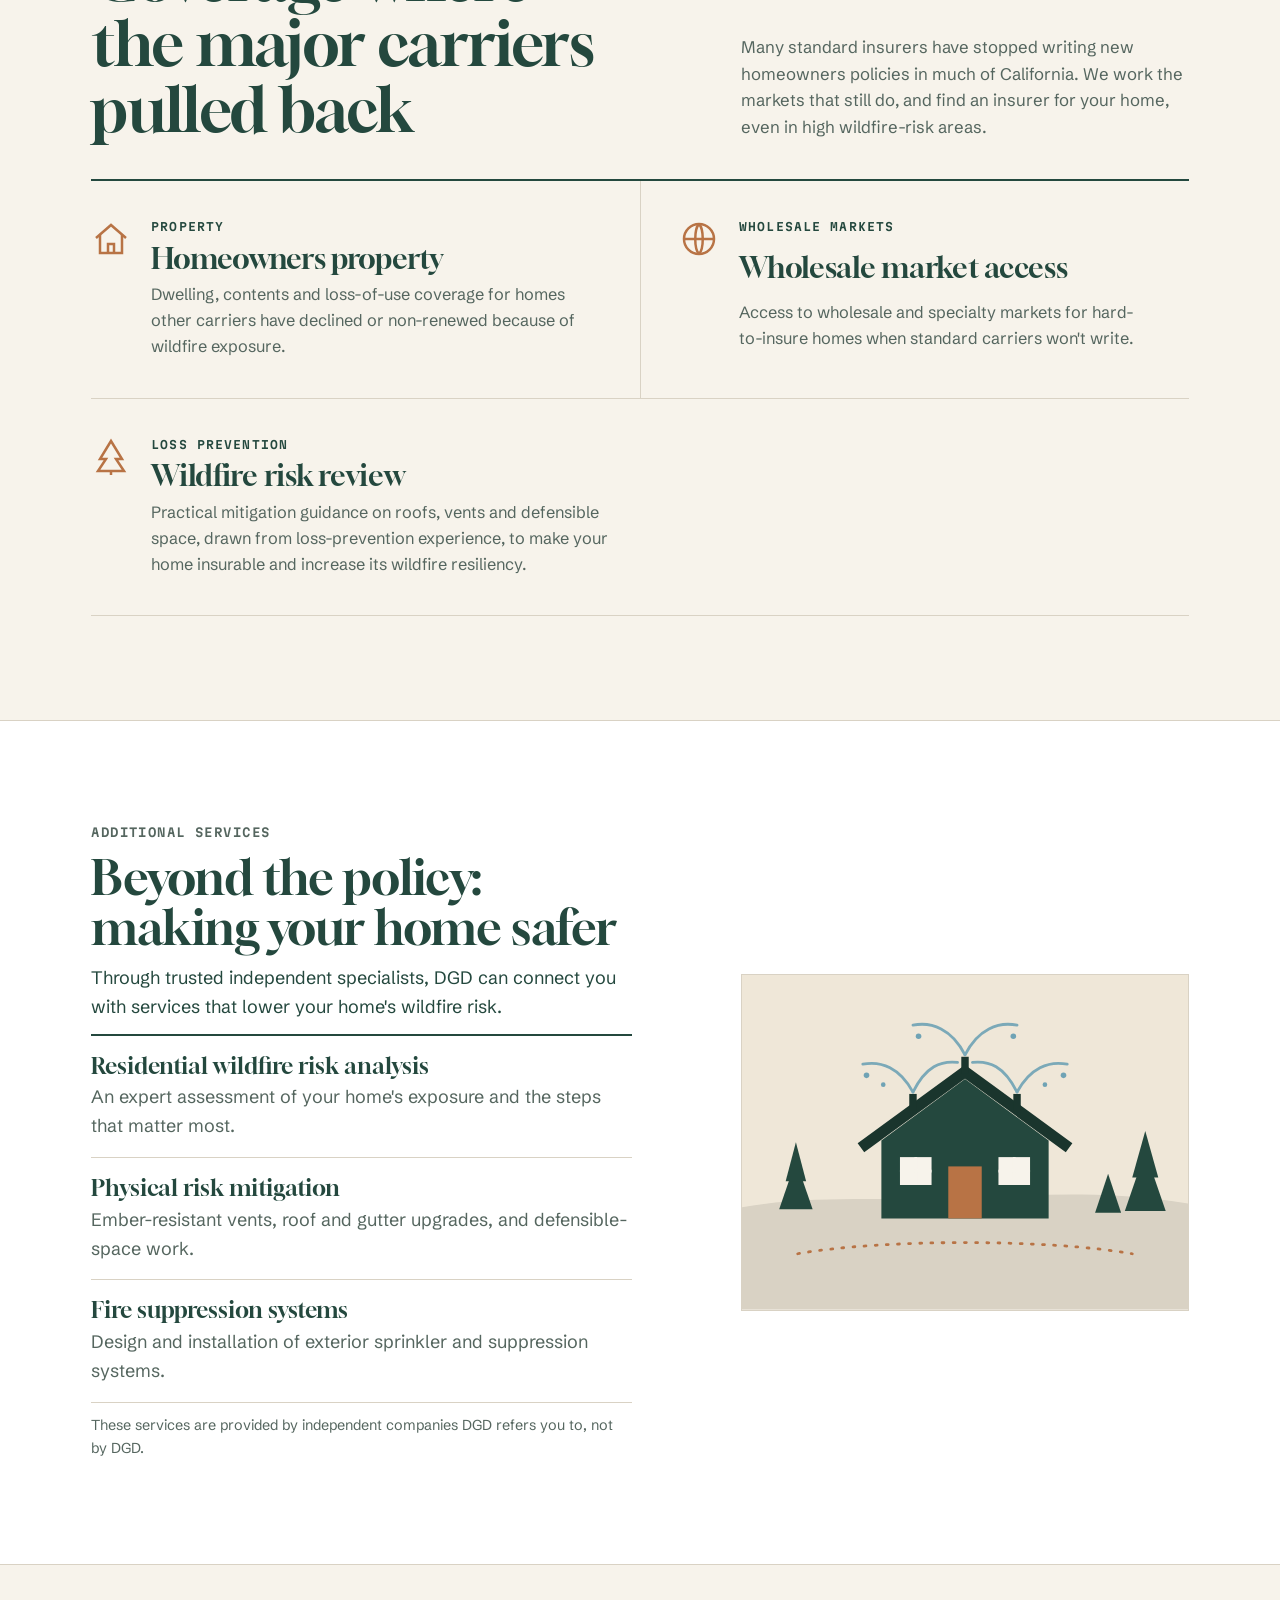
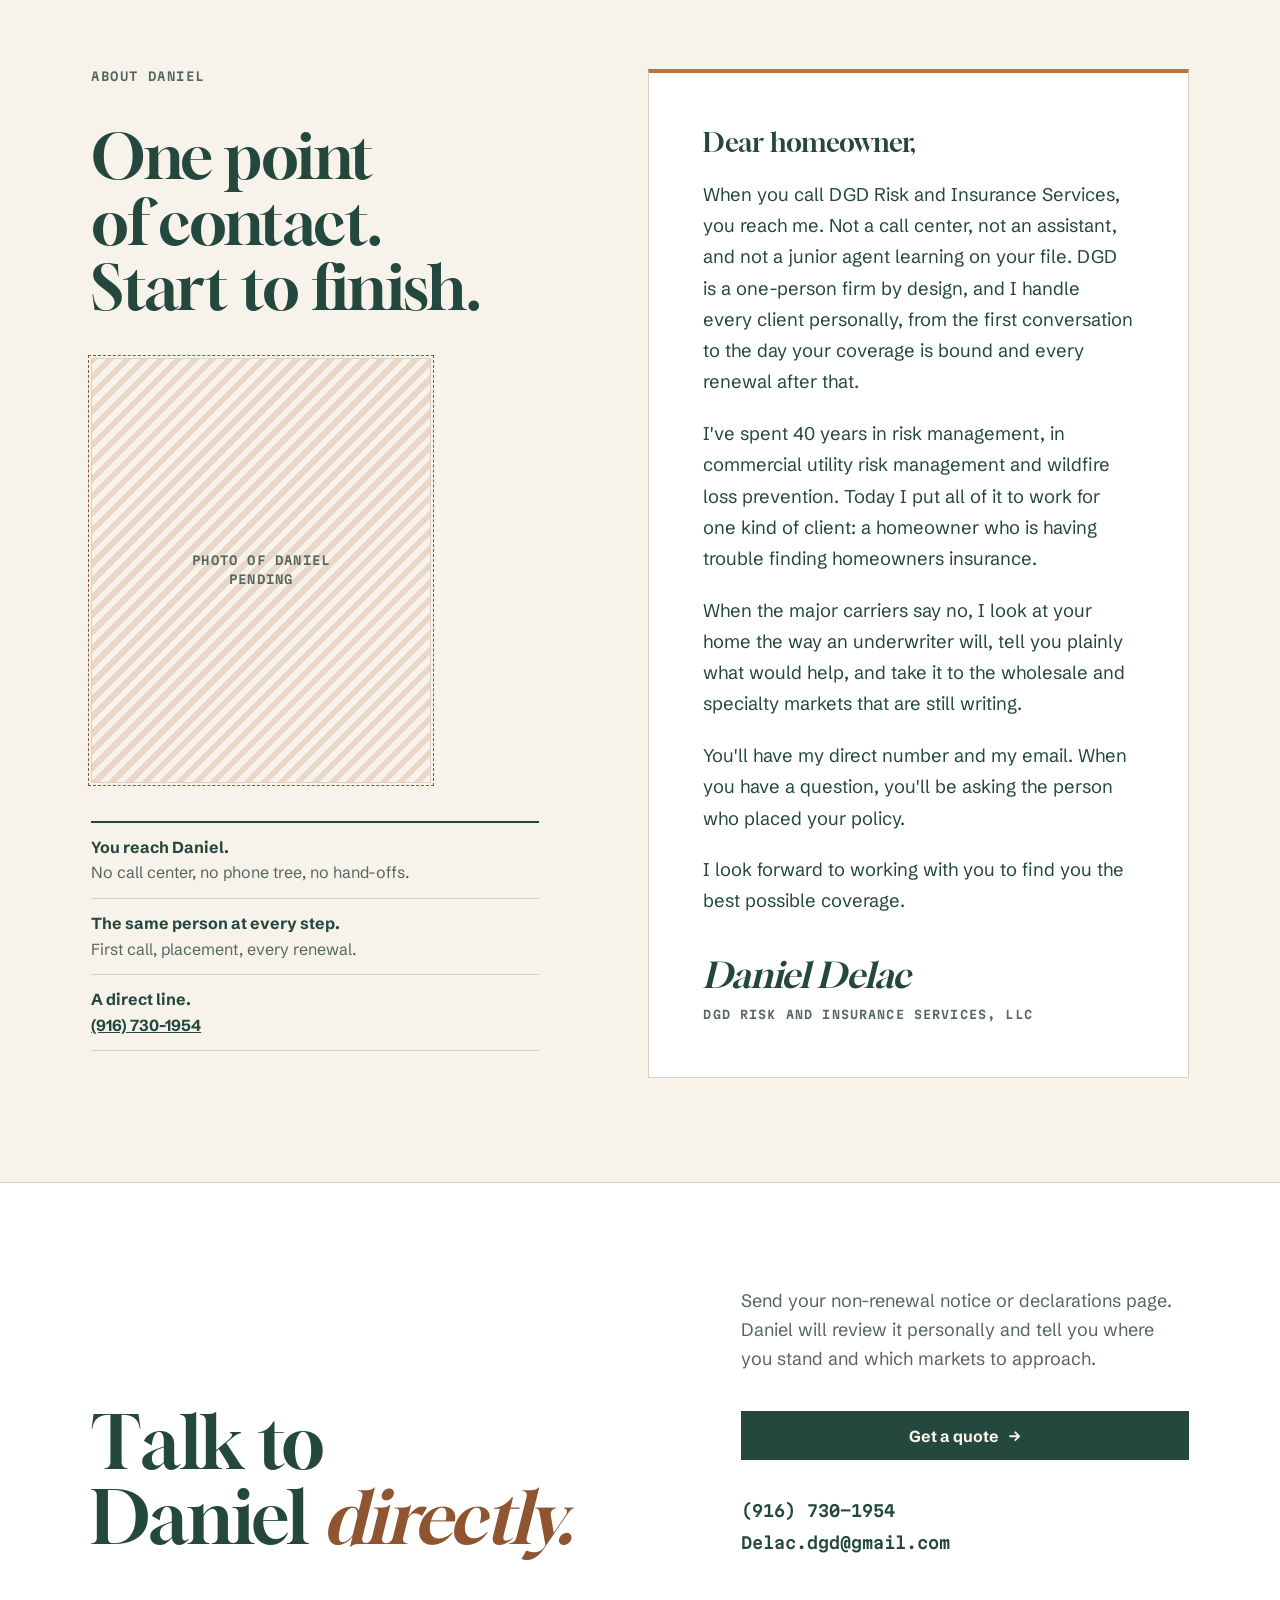
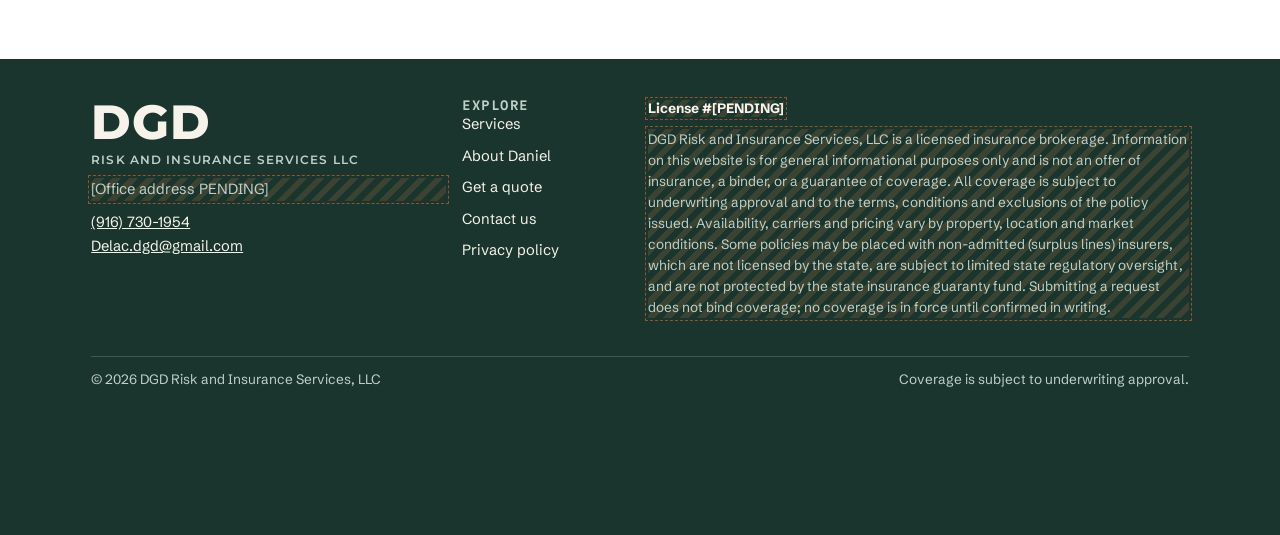
==== commit 8c3bd101: "Header: larger logo, menu as its own bar on phones, smaller headline Co-Authored-By: Claude Opus 5.5" ====
--- a/public/index.html
+++ b/public/index.html
@@ -22,28 +22,17 @@
   <div class="wrap">
     <a class="logo" href="index.html" aria-label="DGD Risk and Insurance Services, home">
       <!-- LOGO: final "Home Shield" mark (logo.svg); full lockup in logo-full.svg -->
-      <img src="logo.svg" alt="" width="64" height="72">
+      <img src="logo.svg" alt="" width="80" height="90">
       <span class="logo-text">DGD<small>Risk and Insurance Services LLC</small></span>
     </a>
     <nav class="nav-desktop" aria-label="Primary">
       <ul>
         <li><a href="index.html#services">Services</a></li>
-        <li><a href="index.html#about">About Daniel</a></li>
-        <li><a href="contact.html">Contact us</a></li>
+        <li><a href="index.html#about">About<span class="long"> Daniel</span></a></li>
+        <li><a href="contact.html">Contact<span class="long"> us</span></a></li>
         <li><a class="btn btn-primary" href="quote.html">Get a quote</a></li>
       </ul>
     </nav>
-    <details class="nav-mobile">
-      <summary>Menu</summary>
-      <nav aria-label="Primary mobile">
-        <ul>
-          <li><a href="index.html#services">Services</a></li>
-          <li><a href="index.html#about">About Daniel</a></li>
-          <li><a href="quote.html">Get a quote</a></li>
-          <li><a href="contact.html">Contact us</a></li>
-        </ul>
-      </nav>
-    </details>
   </div>
 </header>
 
--- a/public/styles.css
+++ b/public/styles.css
@@ -70,10 +70,10 @@
 
 /* ---------- Header ---------- */
 .site-header{background:var(--ivory);color:var(--forest);position:sticky;top:env(safe-area-inset-top,0px);z-index:50;border-bottom:1px solid var(--rule)}
-.site-header .wrap{display:flex;align-items:center;justify-content:space-between;gap:16px;min-height:104px}
+.site-header .wrap{display:flex;align-items:center;justify-content:space-between;gap:16px;min-height:120px;padding-block:12px}
 .logo{display:flex;align-items:center;gap:16px;text-decoration:none}
-.logo img{width:64px;height:72px;flex:none}
-.logo-text{font:800 2.4rem/1 "Montserrat",var(--font-body);letter-spacing:.02em}
+.logo img{width:80px;height:90px;flex:none}
+.logo-text{font:800 3rem/1 "Montserrat",var(--font-body);letter-spacing:.02em}
 .logo-text small{display:block;font:600 .78rem/1.3 "Montserrat",var(--font-body);letter-spacing:.09em;text-transform:uppercase;color:var(--forest);margin-top:6px}
 .nav-desktop ul{display:flex;align-items:center;gap:28px;list-style:none;margin:0;padding:0}
 .nav-desktop a:not(.btn){text-decoration:none;font-size:1.05rem;font-weight:500;padding-block:6px;background:linear-gradient(var(--copper) 0 0) no-repeat left bottom/0% 2px;transition:background-size var(--t) var(--ease)}
@@ -93,7 +93,7 @@
 .hero .wrap{display:grid;grid-template-columns:repeat(12,minmax(0,1fr));gap:var(--zone-1) 16px;padding-block:var(--zone-2) var(--zone-1);position:relative;z-index:1}
 .hero-main{grid-column:1/9;display:grid;gap:var(--zone-1);align-content:start}
 .hero .eyebrow{color:var(--copper-text)}
-.hero h1{font-size:clamp(2.8rem,1.6rem + 5vw,6rem)}
+.hero h1{font-size:clamp(2.1rem,1.4rem + 3.2vw,4.5rem)}
 .hero h1 em{font-style:italic;color:var(--copper-text)}
 .hero-lede{font-size:clamp(1.15rem,1rem + .5vw,1.35rem);max-width:54ch}
 .hero-actions{display:flex;flex-wrap:wrap;align-items:center;gap:16px 28px}
@@ -232,8 +232,10 @@
 
 /* ---------- Responsive ---------- */
 @media (max-width:960px){
-  .nav-desktop{display:none}
-  .nav-mobile{display:block}
+  .site-header{position:static}
+  .site-header .wrap{flex-direction:column;align-items:stretch;gap:12px;min-height:0;padding-block:16px 0}
+  .nav-desktop{border-top:1px solid var(--rule)}
+  .nav-desktop ul{justify-content:space-between;gap:12px;min-height:56px}
   .about-side,.letter,.hero-main,.hero-aside,.section-head h2,.section-head p,.final h2,.final-body,.quote-form,.form-aside{grid-column:1/-1}
   .hero-aside{align-self:start}
   .reviews{grid-template-columns:minmax(0,1fr)}
@@ -247,11 +249,13 @@
   .trust ul{grid-template-columns:minmax(0,1fr)}
   .trust li,.trust li + li{padding-left:0;border-left:0;padding-block:var(--zone-0)}
   .trust li + li{border-top:1px solid var(--rule)}
-  .logo-text{font-size:1.9rem}
-  .logo-text small{font-size:.6rem;letter-spacing:.04em}
-  .logo img{width:52px;height:58px}
-  .site-header .wrap{min-height:84px}
-  .logo{gap:10px}
+  .logo-text{font-size:2.6rem}
+  .logo-text small{font-size:.66rem;letter-spacing:.05em}
+  .logo img{width:64px;height:72px}
+  .logo{gap:12px}
+  .nav-desktop .long{display:none}
+  .nav-desktop a:not(.btn){font-size:.95rem}
+  .nav-desktop .btn{min-height:40px;padding:.55rem .8rem;font-size:.85rem}
   .fab span{display:none}
   .fab{padding:0;width:56px;justify-content:center}
 }
